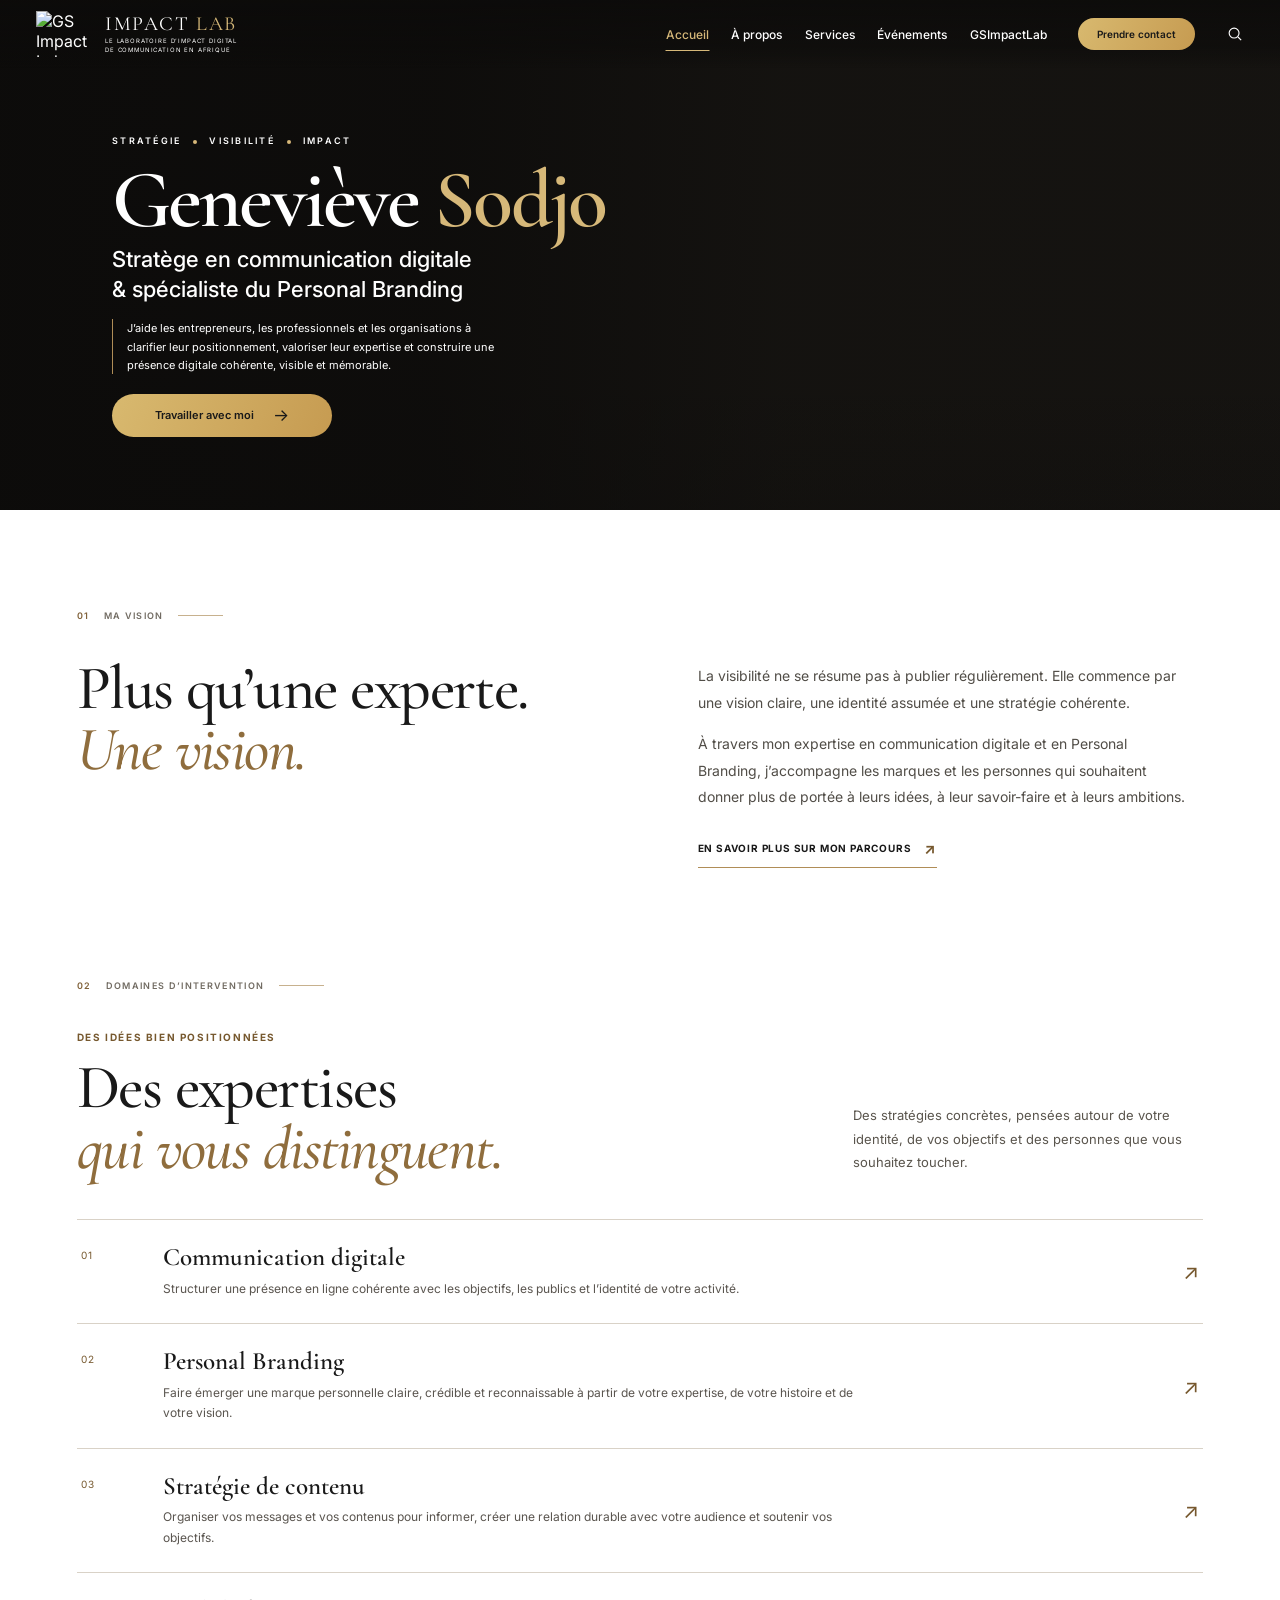
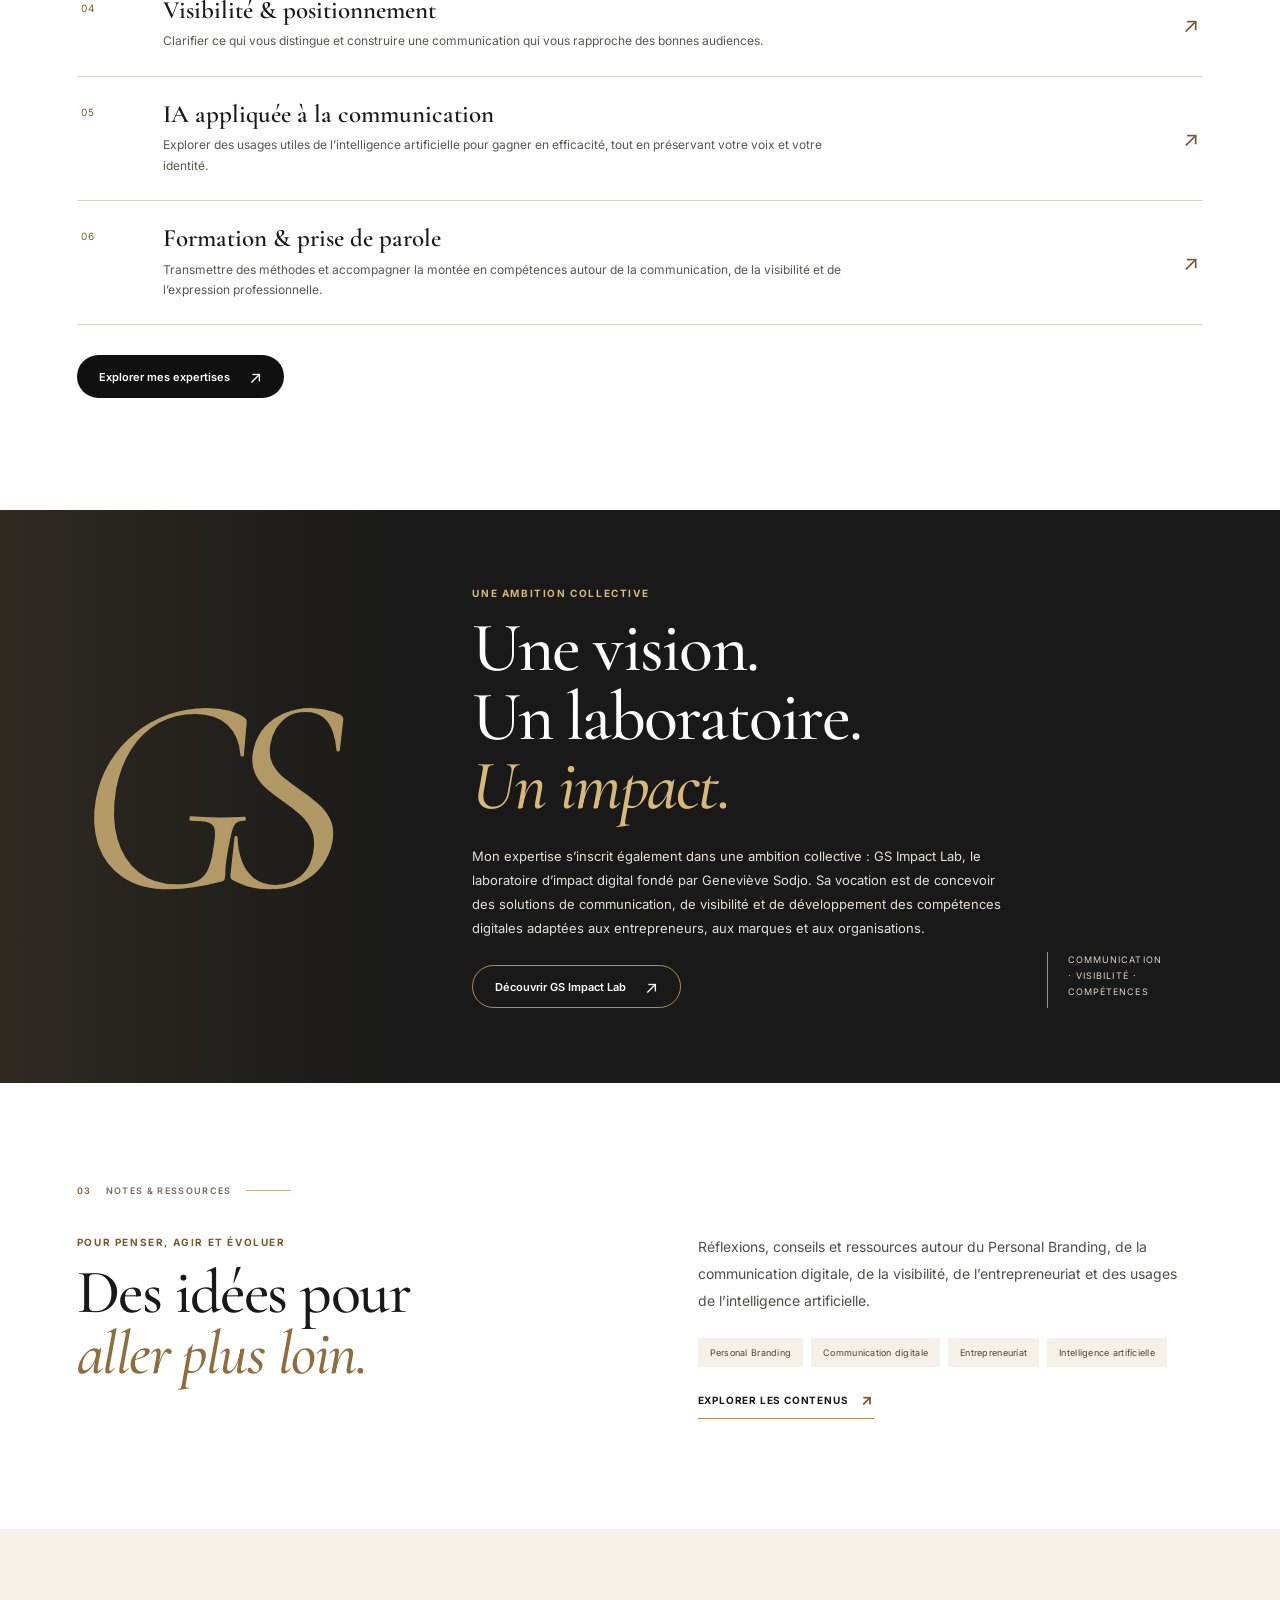
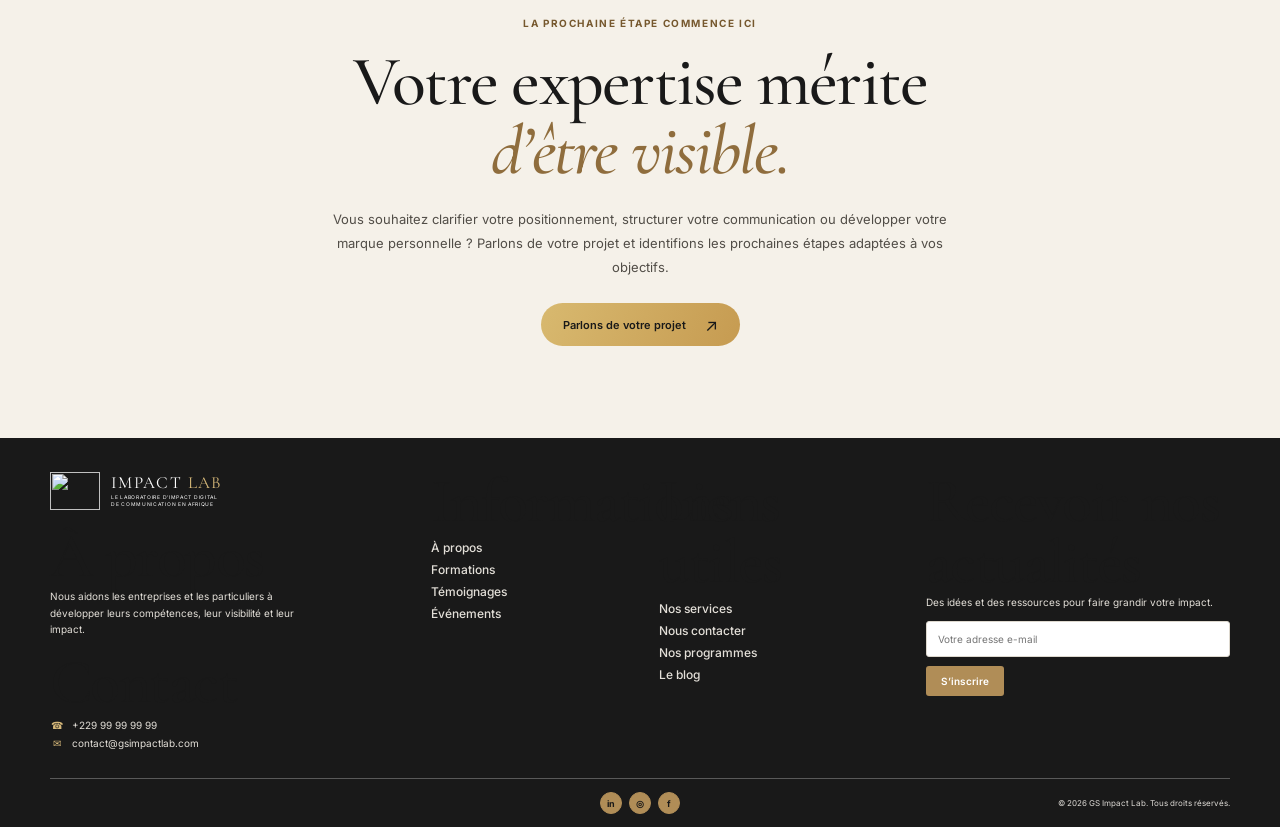
==== index.html @ 16b59d31 "Dépot initial" ====
<!DOCTYPE html>
<html lang="fr">
    <head>
        <meta charset="UTF-8">
        <meta name="viewport" content="width=device-width, initial-scale=1.0">
        <meta name="description"
            content="Geneviève Sodjo, stratège en communication digitale et spécialiste du Personal Branding. Clarifiez votre positionnement et donnez de la portée à votre expertise.">
        <title>Geneviève Sodjo — Stratégie, visibilité, impact</title>
        <link rel="preconnect" href="https://fonts.googleapis.com">
        <link rel="preconnect" href="https://fonts.gstatic.com" crossorigin>
        <link
            href="https://fonts.googleapis.com/css2?family=Cormorant+Garamond:wght@500;600;700&family=Inter:wght@400;500;600;700&display=swap"
            rel="stylesheet">
        <link rel="stylesheet" href="global.css">
        <link rel="stylesheet" href="index.css">
        <script src="source.js" defer></script>
    </head>
    <body class="home-page">
        <div data-template="header"></div>

        <main>
            
            </div>
            <section class="hero" aria-labelledby="home-title">
                <div class="hero-photo" role="img"
                    aria-label="Espace de travail élégant et inspirant"></div>
                <div class="hero-shade"></div>
                <div class="hero-inner">
                    <div class="hero-copy">
                        <p
                            class="eyebrow hero-eyebrow"><span>Stratégie</span><i></i><span>Visibilité</span><i></i><span>Impact</span></p>
                        <h1 id="home-title">Geneviève <span>Sodjo</span></h1>
                        <p class="hero-subtitle">Stratège en communication
                            digitale<br>&amp; spécialiste du Personal
                            Branding</p>
                        <p class="hero-description">J’aide les entrepreneurs,
                            les professionnels et les organisations à clarifier
                            leur positionnement, valoriser leur expertise et
                            construire une présence digitale cohérente, visible
                            et mémorable.</p>
                        <a class="button button-gold" href="#contact">Travailler
                            avec moi <span class="arrow"
                                aria-hidden="true">→</span></a>
                    </div>

                </div>
            </section>

            <section class="home-intro" id="parcours"
                aria-labelledby="intro-title">
                <div class="home-section-label"><span>01</span><span>Ma
                        vision</span></div>
                <div class="home-intro-content">
                    <h2 id="intro-title">Plus qu’une experte.<br><em>Une
                            vision.</em></h2>
                    <div class="home-intro-copy">
                        <p>La visibilité ne se résume pas à publier
                            régulièrement. Elle commence par une vision claire,
                            une identité assumée et une stratégie cohérente.</p>
                        <p>À travers mon expertise en communication digitale et
                            en Personal Branding, j’accompagne les marques et
                            les personnes qui souhaitent donner plus de portée à
                            leurs idées, à leur savoir-faire et à leurs
                            ambitions.</p>
                        <a class="home-underlined-link" href="#contact">En
                            savoir plus sur mon parcours <span
                                aria-hidden="true">↗</span></a>
                    </div>
                </div>
            </section>

            <section class="home-expertise" id="expertises"
                aria-labelledby="expertise-title">
                <div class="home-section-label"><span>02</span><span>Domaines
                        d’intervention</span></div>
                <div class="home-section-heading">
                    <div><p class="home-eyebrow">Des idées bien
                            positionnées</p><h2 id="expertise-title">Des
                            expertises<br><em>qui vous
                                distinguent.</em></h2></div>
                    <p>Des stratégies concrètes, pensées autour de votre
                        identité, de vos objectifs et des personnes que vous
                        souhaitez toucher.</p>
                </div>
                <div class="expertise-list">
                    <article class="expertise-item"><span
                            class="expertise-number">01</span><div><h3>Communication
                                digitale</h3><p>Structurer une présence en ligne
                                cohérente avec les objectifs, les publics et
                                l’identité de votre activité.</p></div><span
                            class="expertise-arrow"
                            aria-hidden="true">↗</span></article>
                    <article class="expertise-item"><span
                            class="expertise-number">02</span><div><h3>Personal
                                Branding</h3><p>Faire émerger une marque
                                personnelle claire, crédible et reconnaissable à
                                partir de votre expertise, de votre histoire et
                                de votre vision.</p></div><span
                            class="expertise-arrow"
                            aria-hidden="true">↗</span></article>
                    <article class="expertise-item"><span
                            class="expertise-number">03</span><div><h3>Stratégie
                                de contenu</h3><p>Organiser vos messages et vos
                                contenus pour informer, créer une relation
                                durable avec votre audience et soutenir vos
                                objectifs.</p></div><span
                            class="expertise-arrow"
                            aria-hidden="true">↗</span></article>
                    <article class="expertise-item"><span
                            class="expertise-number">04</span><div><h3>Visibilité
                                &amp; positionnement</h3><p>Clarifier ce qui
                                vous distingue et construire une communication
                                qui vous rapproche des bonnes
                                audiences.</p></div><span
                            class="expertise-arrow"
                            aria-hidden="true">↗</span></article>
                    <article class="expertise-item"><span
                            class="expertise-number">05</span><div><h3>IA
                                appliquée à la communication</h3><p>Explorer des
                                usages utiles de l’intelligence artificielle
                                pour gagner en efficacité, tout en préservant
                                votre voix et votre identité.</p></div><span
                            class="expertise-arrow"
                            aria-hidden="true">↗</span></article>
                    <article class="expertise-item"><span
                            class="expertise-number">06</span><div><h3>Formation
                                &amp; prise de parole</h3><p>Transmettre des
                                méthodes et accompagner la montée en compétences
                                autour de la communication, de la visibilité et
                                de l’expression professionnelle.</p></div><span
                            class="expertise-arrow"
                            aria-hidden="true">↗</span></article>
                </div>
                <a class="button button-dark home-expertise-cta"
                    href="#contact">Explorer mes expertises <span class="arrow"
                        aria-hidden="true">↗</span></a>
            </section>

            <section class="home-lab" id="lab" aria-labelledby="lab-title">
                <div class="home-lab-mark" aria-hidden="true">GS</div>
                <div class="home-lab-copy">
                    <p class="home-eyebrow">Une ambition collective</p>
                    <h2 id="lab-title">Une vision.<br>Un laboratoire.<br><em>Un
                            impact.</em></h2>
                    <p>Mon expertise s’inscrit également dans une ambition
                        collective : GS Impact Lab, le laboratoire d’impact
                        digital fondé par Geneviève Sodjo. Sa vocation est de
                        concevoir des solutions de communication, de visibilité
                        et de développement des compétences digitales adaptées
                        aux entrepreneurs, aux marques et aux organisations.</p>
                    <a class="button button-outline-light"
                        href="gs.html">Découvrir GS Impact Lab <span
                            class="arrow" aria-hidden="true">↗</span></a>
                </div>
                <div class="home-lab-side-note">Communication<br>· Visibilité ·
                    Compétences</div>
            </section>

            <section class="home-content" id="contenus"
                aria-labelledby="content-title">
                <div class="home-section-label"><span>03</span><span>Notes &amp;
                        ressources</span></div>
                <div class="home-content-layout">
                    <div><p class="home-eyebrow">Pour penser, agir et
                            évoluer</p><h2 id="content-title">Des idées
                            pour<br><em>aller plus loin.</em></h2></div>
                    <div class="home-content-copy">
                        <p>Réflexions, conseils et ressources autour du Personal
                            Branding, de la communication digitale, de la
                            visibilité, de l’entrepreneuriat et des usages de
                            l’intelligence artificielle.</p>
                        <div class="topic-list"
                            aria-label="Thèmes abordés"><span>Personal
                                Branding</span><span>Communication
                                digitale</span><span>Entrepreneuriat</span><span>Intelligence
                                artificielle</span></div>
                        <a class="home-underlined-link"
                            href="mailto:contact@gsimpactlab.com?subject=Contenus%20et%20ressources">Explorer
                            les contenus <span aria-hidden="true">↗</span></a>
                    </div>
                </div>
            </section>

            <!-- La section Réalisations sera ajoutée lorsque des projets réels et autorisés seront disponibles. -->
            <section class="home-final-cta" id="contact"
                aria-labelledby="contact-title">
                <p class="home-eyebrow">La prochaine étape commence ici</p>
                <h2 id="contact-title">Votre expertise mérite<br><em>d’être
                        visible.</em></h2>
                <p>Vous souhaitez clarifier votre positionnement, structurer
                    votre communication ou développer votre marque personnelle ?
                    Parlons de votre projet et identifions les prochaines étapes
                    adaptées à vos objectifs.</p>
                <a class="button button-gold"
                    href="mailto:contact@gsimpactlab.com?subject=Parlons%20de%20mon%20projet">Parlons
                    de votre projet <span class="arrow"
                        aria-hidden="true">↗</span></a>
            </section>
        </main>

        <div data-template="footer"></div>
    </body>
</html>
---- global.css ----
/* Fondations et composants partagés par toutes les pages */
:root {
    color-scheme: light;
    --ink: #191919;
    --ink-soft: #262421;
    --gold: #b08d57;
    --gold-light: #d6b879;
    --paper: #fff;
    --ivory: #f5f1e9;
    --muted: #625f5a;
    --serif: "Cormorant Garamond", Georgia, serif;
    --sans: "Inter", Arial, sans-serif;
    --content: 1180px;
}

* {
    box-sizing: border-box;
}

html {
    scroll-behavior: smooth;
    scroll-padding-top: 76px;
}

body {
    margin: 0;
    color: var(--ink);
    background: var(--paper);
    font-family: var(--sans);
    -webkit-font-smoothing: antialiased;
}

a {
    color: inherit;
    text-decoration: none;
}

button {
    font: inherit;
}

img {
    display: block;
    max-width: 100%;
}

h1,
h2,
h3,
p {
    margin-top: 0;
}

/* Header partagé */
.site-header {
    position: fixed;
    z-index: 1000;
    top: 0;
    left: 0;
    width: 100%;
    color: #fff;
    background: linear-gradient(180deg, rgb(12 11 10 / 84%) 0%, rgb(12 11 10 / 58%) 70%, rgb(12 11 10 / 0%) 100%);
    transition: background .25s ease, box-shadow .25s ease, border-color .25s ease;
}

.site-header.is-scrolled {
    background: rgb(18 17 15 / 94%);
    border-bottom: 1px solid rgb(214 184 121 / 20%);
    box-shadow: 0 5px 22px rgb(0 0 0 / 14%);
    -webkit-backdrop-filter: blur(12px);
    backdrop-filter: blur(12px);
}

.header-inner {
    display: flex;
    width: min(1280px, calc(100% - 72px));
    min-height: 68px;
    align-items: center;
    gap: clamp(18px, 2.4vw, 34px);
    margin: auto;
   

}

.brand {
    display: inline-flex;
    flex: 0 0 auto;
    align-items: center;
    gap: 11px;
}

.brand>img {
    width: 58px;
    height: 46px;
    object-fit: contain;
}

.brand-copy {
    display: flex;
    flex-direction: column;
    gap: 3px;
}

.brand-name {
    font-family: var(--serif);
    font-size: 20px;
    line-height: 1;
    letter-spacing: .08em;
    white-space: nowrap;
}

.brand-name span {
    color: var(--gold-light);
}

.brand-tagline {
    font-size: 6px;
    line-height: 1.45;
    letter-spacing: .14em;
    text-transform: uppercase;
}

.primary-nav {
    display: flex;
    align-items: center;
    justify-content: center;
    gap: clamp(10px, 1.6vw, 22px);
    margin-left: auto;
}

.primary-nav a,
.footer-main nav a {
    position: relative;
    font-size: 12px;
    font-weight: 500;
    transition: color .2s ease;
}

.primary-nav a {
    padding: 8px 0;
    border: 1px solid transparent;
}

.primary-nav a:hover,
.primary-nav a.active {
    color: var(--gold-light);
}

.primary-nav a.active {
    border-color: transparent transparent var(--gold-light);
}

.button {
    display: inline-flex;
    min-height: 43px;
    align-items: center;
    justify-content: center;
    gap: 19px;
    padding: 0 22px;
    border: 0;
    border-radius: 30px;
    font-size: 11px;
    font-weight: 600;
    transition: transform .2s ease, background .2s ease;
}

.button:hover {
    transform: translateY(-2px);
}

.button-gold {
    color: #191919;
    background: linear-gradient(115deg, #d8b96f, #c69b51);
}

.button-gold:hover {
    background: #e2c785;
}

.button-dark {
    color: #fff;
    background: #101010;
}

.button-dark:hover {
    background: #39352e;
}

.header-cta {
    min-height: 32px;
    padding: 0 19px;
    white-space: nowrap;
    font-size: 10px;
}

.search-link {
    width: 18px;
    height: 18px;
    flex: 0 0 auto;
}

.search-link svg {
    width: 100%;
    fill: none;
    stroke: #fff;
    stroke-width: 1.5;
}

.menu-toggle {
    display: none;
}

/* Hero commun */
.hero {
    position: relative;
    display: flex;
    min-height: 510px;
    align-items: center;
    overflow: hidden;
    color: #fff;
    background: #171512;
}

.hero-photo,
.hero-shade {
    position: absolute;
    inset: 0;
}

.hero-photo {
    background: url("images/hero-image.jpg") center 36% / cover no-repeat;
    opacity: .83;
}

.hero-shade {
    background: linear-gradient(90deg, rgb(12 11 10 / 96%) 0%, rgb(12 11 10 / 83%) 34%, rgb(12 11 10 / 26%) 61%, rgb(12 11 10 / 16%) 100%), linear-gradient(0deg, rgb(12 11 10 / 20%), transparent 25%);
}

.hero-inner {
    position: relative;
    z-index: 1;
    display: flex;
    width: min(var(--content), calc(100% - 72px));
    min-height: 510px;
    align-items: center;
    margin: auto;
    padding: 62px 62px 0 62px;
}

.hero-copy {
    width: min(51%, 520px);
}

.eyebrow {
    display: flex;
    align-items: center;
    gap: 12px;
    margin: 0 0 12px;
    font-size: 9px;
    font-weight: 600;
    letter-spacing: .19em;
    line-height: 1.4;
    text-transform: uppercase;
}

.eyebrow::before {
    display: block;
    width: 30px;
    height: 1px;
    flex: 0 0 30px;
    background: var(--gold);
    content: "";
}

.hero-eyebrow {
    margin-bottom: 12px;
    letter-spacing: .25em;
}

.hero-eyebrow::before {
    display: none;
}

.hero-eyebrow i {
    width: 4px;
    height: 4px;
    border-radius: 50%;
    background: var(--gold-light);
}

.hero h1 {
    margin: 0 0 4px;
    font-family: var(--serif);
    font-size: clamp(57px, 7.4vw, 93px);
    font-weight: 600;
    line-height: .99;
    letter-spacing: -.035em;
    text-transform: uppercase;
    white-space: nowrap;
}

.hero h1 span {
    color: #c49b58;
}

.hero-subtitle {
    margin-bottom: 15px;
    font-size: clamp(18px, 2vw, 22px);
    font-weight: 500;
    line-height: 1.35;
}

.hero-description {
    max-width: 385px;
    margin: 0 0 20px;
    padding-left: 14px;
    border-left: 1px solid var(--gold);
    font-size: 11px;
    line-height: 1.65;
}

.hero .button {
    min-width: 220px;
}

.arrow {
    font-size: 17px;
    font-weight: 400;
    line-height: 0;
}

.africa-outline {
    position: absolute;
    top: 26%;
    right: 1%;
    width: clamp(118px, 17vw, 205px);
    fill: none;
    stroke: var(--gold-light);
    stroke-width: 1.1;
    opacity: .88;
}

.hero-note {
    position: absolute;
    right: 31%;
    bottom: 18%;
    margin: 0;
    color: var(--gold-light);
    font-family: var(--serif);
    font-size: clamp(22px, 3vw, 35px);
    font-style: italic;
    font-weight: 600;
    line-height: 1.05;
    transform: rotate(-10deg);
}

.scroll-cue {
    position: absolute;
    bottom: 20px;
    left: 50%;
    width: 18px;
    height: 29px;
    border: 1px solid rgb(255 255 255 / 65%);
    border-radius: 11px;
}

.scroll-cue span {
    display: block;
    width: 2px;
    height: 6px;
    margin: 5px auto;
    background: var(--gold-light);
    animation: scroll 1.5s infinite;
}

@keyframes scroll {
    0% {
        opacity: 0;
        transform: translateY(0);
    }

    40% {
        opacity: 1;
    }

    100% {
        opacity: 0;
        transform: translateY(8px);
    }
}

/* Footer partagé */
.site-footer {
    padding: 34px 0 0;
    color: #fff;
    background: var(--ink);
}

.footer-main,
.footer-bottom {
    width: min(var(--content), calc(100% - 72px));
    margin: auto;
}

.footer-main {
    display: grid;
    grid-template-columns: minmax(190px, 1.3fr) minmax(105px, .7fr) minmax(125px, .85fr) minmax(210px, 1.2fr);
    gap: clamp(22px, 4vw, 58px);
    padding-bottom: 29px;
}

.footer-about {
    max-width: 270px;
}

.footer-brand {
    margin-bottom: 17px;
}

.footer-brand>img {
    width: 50px;
    height: 38px;
}

.footer-brand .brand-name {
    font-size: 17px;
}

.footer-brand .brand-tagline {
    font-size: 5px;
}

.footer-about h2,
.footer-column h2,
.footer-newsletter h2 {
    margin: 0 0 8px;
    color: var(--gold-light);
    font-family: var(--sans);
    font-size: 12px;
    font-weight: 600;
}

.footer-about p,
.footer-newsletter p {
    margin: 0 0 12px;
    color: #e3dfd8;
    font-size: 10px;
    line-height: 1.65;
}

.footer-about .footer-contact-title {
    margin-top: 15px;
}

.footer-contact-link {
    display: flex;
    align-items: center;
    gap: 8px;
    margin-top: 6px;
    color: #e3dfd8;
    font-size: 10px;
}

.footer-contact-link span {
    width: 14px;
    color: var(--gold-light);
    text-align: center;
}

.footer-column {
    display: flex;
    flex-direction: column;
    align-items: flex-start;
    gap: 7px;
}

.footer-column h2 {
    margin-bottom: 2px;
}

.footer-column a {
    color: #e3dfd8;
    font-size: 10px;
    transition: color .2s ease;
}

.footer-column a:hover,
.footer-contact-link:hover {
    color: var(--gold-light);
}

.footer-newsletter p {
    margin-bottom: 11px;
}

.newsletter-form {
    display: grid;
    gap: 9px;
}

.newsletter-form input {
    width: 100%;
    min-height: 36px;
    padding: 0 11px;
    color: var(--ink);
    background: var(--paper);
    border: 1px solid #ddd8ce;
    border-radius: 3px;
    font: 10px var(--sans);
}

.newsletter-form input:focus-visible {
    outline: 2px solid var(--gold-light);
    outline-offset: 2px;
}

.newsletter-form button {
    justify-self: start;
    min-height: 30px;
    padding: 0 15px;
    color: #fff;
    background: var(--gold);
    border: 0;
    border-radius: 3px;
    font: 600 10px var(--sans);
    cursor: pointer;
    transition: background .2s ease;
}

.newsletter-form button:hover {
    background: #987542;
}

.visually-hidden {
    position: absolute;
    width: 1px;
    height: 1px;
    overflow: hidden;
    clip: rect(0, 0, 0, 0);
    white-space: nowrap;
    clip-path: inset(50%);
}

.footer-bottom {
    position: relative;
    display: flex;
    min-height: 49px;
    align-items: center;
    justify-content: flex-end;
    border-top: 1px solid rgb(255 255 255 / 28%);
    color: #dedbd6;
    font-size: 8px;
}

.social-links {
    position: absolute;
    left: 50%;
    display: flex;
    gap: 7px;
    transform: translateX(-50%);
}

.social-links a {
    display: grid;
    width: 22px;
    height: 22px;
    place-items: center;
    color: var(--ink);
    background: var(--gold);
    border: 1px solid var(--gold);
    border-radius: 50%;
    font-size: 9px;
    font-weight: 700;
    transition: color .2s ease, background .2s ease;
}

.social-links a:hover {
    color: var(--gold-light);
    background: transparent;
}

.footer-copyright {
    color: #dedbd6;
    font-size: 8px;
}

@media (min-width: 1500px) {

    .hero,
    .hero-inner {
        min-height: 600px;
    }
}

@media (max-width: 980px) {

    .header-inner,
    .hero-inner,
    .footer-main,
    .footer-bottom {
        width: min(100% - 44px, var(--content));
    }

    .header-inner {
        gap: 17px;
    }

    .primary-nav {
        gap: 13px;
    }

    .primary-nav a {
        font-size: 9px;
    }

    .brand-name {
        font-size: 17px;
    }

    .footer-main {
        grid-template-columns: repeat(2, minmax(0, 1fr));
        gap: 28px 34px;
    }

    .footer-about {
        grid-row: span 2;
    }
}

@media (max-width: 720px) {
    .header-inner {
        position: relative;
        width: calc(100% - 36px);
        min-height: 64px;
        gap: 12px;
    }

    .brand {
        gap: 8px;
    }

    .brand>img {
        width: 44px;
        height: 37px;
    }

    .brand-name {
        font-size: 16px;
    }

    .brand-tagline {
        font-size: 5px;
    }

    .menu-toggle {
        display: flex;
        width: 34px;
        height: 34px;
        flex-direction: column;
        justify-content: center;
        gap: 5px;
        margin-left: auto;
        padding: 7px;
        color: #fff;
        background: transparent;
        border: 1px solid rgb(255 255 255 / 45%);
        border-radius: 50%;
        cursor: pointer;
    }

    .menu-toggle span {
        width: 100%;
        height: 1px;
        background: currentColor;
    }

    .primary-nav {
        position: absolute;
        top: calc(100% + 1px);
        right: -18px;
        left: -18px;
        display: none;
        align-items: stretch;
        gap: 0;
        padding: 8px 18px 15px;
        background: #171512;
    }

    .primary-nav.is-open {
        display: flex;
        flex-direction: column;
    }

    .primary-nav a {
        padding: 12px 10px;
        border-bottom: 1px solid rgb(255 255 255 / 10%);
        font-size: 12px;
    }

    .primary-nav a.active {
        border: 1px solid var(--gold-light);
    }

    .header-cta {
        min-height: 32px;
        padding: 0 11px;
        font-size: 8px;
    }

    .search-link {
        display: none;
    }

    .hero {
        min-height: 620px;
        align-items: flex-end;
    }

    .hero-photo {
        background-position: 62% center;
    }

    .hero-shade {
        background: linear-gradient(90deg, rgb(12 11 10 / 87%) 0%, rgb(12 11 10 / 53%) 74%, rgb(12 11 10 / 28%) 100%), linear-gradient(0deg, rgb(12 11 10 / 80%), transparent 85%);
    }

    .hero-inner {
        width: calc(100% - 40px);
        min-height: 620px;
        align-items: flex-end;
        padding: 105px 0 65px;
    }

    .hero-copy {
        width: 100%;
        max-width: 510px;
    }

    .hero h1 {
        font-size: clamp(49px, 11vw, 75px);
    }

    .hero-subtitle {
        font-size: 19px;
    }

    .hero-description {
        font-size: 11px;
    }

    .hero-note {
        top: 28%;
        right: 8%;
        bottom: auto;
        font-size: 25px;
    }

    .africa-outline {
        top: 16%;
        right: 4%;
        width: 103px;
        opacity: .6;
    }

    .scroll-cue {
        display: none;
    }

    .footer-main,
    .footer-bottom {
        width: calc(100% - 40px);
    }

    .footer-main {
        grid-template-columns: repeat(2, minmax(0, 1fr));
        gap: 25px 20px;
        padding-bottom: 24px;
    }

    .footer-about {
        grid-row: auto;
    }

    .footer-brand {
        align-items: flex-start;
        gap: 8px;
    }

    .footer-brand>img {
        width: 40px;
        height: 31px;
    }

    .footer-brand .brand-name {
        font-size: 14px;
    }

    .footer-brand .brand-tagline {
        font-size: 4px;
    }

    .footer-about p,
    .footer-contact-link,
    .footer-column a,
    .footer-newsletter p {
        font-size: 9px;
    }

    .footer-newsletter {
        grid-column: 1 / -1;
    }

    .newsletter-form {
        grid-template-columns: minmax(0, 1fr) auto;
        align-items: center;
    }

    .newsletter-form button {
        min-height: 36px;
    }

    .footer-bottom {
        min-height: 62px;
        justify-content: center;
        padding-top: 25px;
    }

    .footer-copyright {
        font-size: 7px;
    }

    .social-links {
        top: 9px;
    }
}

@media (max-width: 420px) {
    .header-inner {
        gap: 8px;
    }

    .brand>img {
        width: 38px;
        height: 33px;
    }

    .brand-name {
        font-size: 14px;
    }

    .header-cta {
        padding: 0 9px;
        font-size: 7px;
    }

    .hero {
        min-height: 590px;
    }

    .hero-inner {
        min-height: 590px;
    }

    .hero-eyebrow {
        gap: 8px;
        font-size: 8px;
    }

    .hero h1 {
        font-size: 48px;
    }

    .hero-note {
        top: 26%;
        right: 5%;
        font-size: 21px;
    }

    .footer-main,
    .footer-bottom {
        width: calc(100% - 34px);
    }

    .footer-bottom {
        font-size: 7px;
    }
}

@media (prefers-reduced-motion: reduce) {

    *,
    *::before,
    *::after {
        scroll-behavior: auto !important;
        animation-duration: .01ms !important;
        animation-iteration-count: 1 !important;
        transition-duration: .01ms !important;
    }
}

@media (min-width: 501px) and (max-width: 720px) {
    .header-inner {
        width: calc(100% - 28px);
        min-height: 58px;
        gap: 8px;
    }

    .brand {
        gap: 6px;
    }

    .brand>img {
        width: 38px;
        height: 32px;
    }

    .brand-name {
        font-size: 13px;
    }

    .brand-tagline {
        font-size: 4px;
        letter-spacing: .1em;
    }

    .menu-toggle {
        display: none;
    }

    .primary-nav {
        position: static;
        display: flex;
        align-items: center;
        gap: clamp(4px, 1vw, 8px);
        margin-left: auto;
        padding: 0;
        background: transparent;
    }

    .primary-nav a {
        padding: 6px 1px;
        border: 1px solid transparent;
        font-size: 8px;
        white-space: nowrap;
    }

    .primary-nav a.active {
        border-color: transparent transparent var(--gold-light);
    }

    .header-cta {
        min-height: 27px;
        margin-left: 2px;
        padding: 0 10px;
        font-size: 7px;
    }

    .search-link {
        display: block;
        width: 14px;
        height: 14px;
        margin-left: 2px;
    }
}

@media (min-width: 501px) and (max-width: 560px) {
    .header-inner {
        width: calc(100% - 20px);
        gap: 5px;
    }

    .brand>img {
        width: 31px;
        height: 28px;
    }

    .brand-name {
        font-size: 11px;
    }

    .brand-tagline {
        font-size: 3px;
        letter-spacing: .06em;
    }

    .primary-nav {
        gap: 4px;
    }

    .primary-nav a {
        font-size: 7px;
    }

    .header-cta {
        min-height: 24px;
        padding: 0 7px;
        font-size: 6px;
    }

    .search-link {
        width: 12px;
        height: 12px;
    }
}
---- index.css ----
/* Styles propres à la page Geneviève Sodjo */
.home-page {
    --home-width: 1160px;
    --home-gutter: clamp(24px, 6vw, 88px);
}

.home-page .hero h1 {
    font-size: clamp(49px, 7vw, 82px);
    text-transform: none;
}

.home-page .hero h1 span {
    color: var(--gold-light);
}

.home-page .hero-note {
    right: 28%;
}

.home-intro,
.home-expertise,
.home-content {
    width: min(var(--home-width), calc(100% - var(--home-gutter) * 2));
    margin: auto;
}

.home-intro {
    padding: 100px 0 112px;
    
}

.home-section-label {
    display: flex;
    align-items: center;
    gap: 14px;
    margin-bottom: 38px;
    color: #716b62;
    font-size: 9px;
    font-weight: 600;
    letter-spacing: .15em;
    text-transform: uppercase;
}

.home-section-label span:first-child {
    color: #80623a;
}

.home-section-label::after {
    width: 45px;
    height: 1px;
    background: #c7b18e;
    content: "";
}

.home-intro-content,
.home-content-layout {
    display: grid;
    grid-template-columns: 1fr 1fr;
    gap: clamp(50px, 9vw, 130px);
    align-items: start;
}

.home-page h2 {
    margin: 0;
    color: var(--ink);
    font-family: var(--serif);
    font-size: clamp(42px, 5vw, 62px);
    font-weight: 500;
    line-height: .98;
    letter-spacing: -.025em;
}

.home-page h2 em {
    color: #8f6d3d;
    font-weight: 500;
}

.home-intro-copy {
    max-width: 490px;
    padding-top: 4px;
}

.home-intro-copy p,
.home-content-copy>p {
    margin: 0 0 15px;
    color: #514d47;
    font-size: 14px;
    line-height: 1.9;
}

.home-underlined-link {
    display: inline-flex;
    align-items: center;
    gap: 13px;
    margin-top: 13px;
    padding-bottom: 9px;
    border-bottom: 1px solid var(--gold);
    color: var(--ink);
    font-size: 10px;
    font-weight: 700;
    letter-spacing: .08em;
    text-transform: uppercase;
}

.home-underlined-link span {
    color: #76582e;
    font-size: 15px;
}

.home-expertise {
    padding: 0 0 112px;
}

.home-section-heading {
    display: flex;
    align-items: end;
    justify-content: space-between;
    gap: 40px;
    margin-bottom: 40px;
}

.home-eyebrow {
    margin: 0 0 13px;
    color: #76582e;
    font-size: 10px;
    font-weight: 700;
    letter-spacing: .16em;
    line-height: 1.6;
    text-transform: uppercase;
}

.home-section-heading>p {
    max-width: 350px;
    margin: 0 0 5px;
    color: #5a554d;
    font-size: 13px;
    line-height: 1.8;
}

.expertise-list {
    border-top: 1px solid #d9d2c7;
}

.expertise-item {
    display: grid;
    grid-template-columns: 62px minmax(0, 1fr) 36px;
    align-items: center;
    gap: 20px;
    padding: 24px 4px;
    border-bottom: 1px solid #d9d2c7;
    transition: padding .2s ease, background .2s ease;
}

.expertise-item:hover {
    padding-right: 13px;
    padding-left: 13px;
    background: #fbf9f5;
}

.expertise-number {
    align-self: start;
    padding-top: 5px;
    color: #76582e;
    font-size: 10px;
    letter-spacing: .1em;
}

.expertise-item h3 {
    margin: 0 0 7px;
    color: var(--ink);
    font-family: var(--serif);
    font-size: 25px;
    font-weight: 600;
    line-height: 1.1;
}

.expertise-item p {
    max-width: 700px;
    margin: 0;
    color: #5a554f;
    font-size: 12px;
    line-height: 1.7;
}

.expertise-arrow {
    color: #76582e;
    font-size: 21px;
    text-align: right;
}

.home-expertise-cta {
    margin-top: 30px;
}

.home-lab {
    position: relative;
    display: grid;
    min-height: 480px;
    grid-template-columns: .8fr 1.2fr .35fr;
    align-items: center;
    gap: 38px;
    overflow: hidden;
    padding: 75px max(var(--home-gutter), calc((100% - var(--home-width)) / 2));
    color: #fff;
    background: var(--ink);
}

.home-lab::before {
    position: absolute;
    top: 0;
    bottom: 0;
    left: 0;
    width: 32%;
    background: linear-gradient(90deg, rgb(176 141 87 / 14%), transparent);
    content: "";
}

.home-lab-mark {
    position: relative;
    color: rgb(214 184 121 / 80%);
    font-family: var(--serif);
    font-size: clamp(150px, 22vw, 280px);
    font-style: italic;
    line-height: .8;
    letter-spacing: -.13em;
}

.home-lab-copy {
    position: relative;
    max-width: 580px;
}

.home-lab .home-eyebrow {
    color: var(--gold-light);
}

.home-lab h2 {
    margin-bottom: 24px;
    color: #fff;
    font-size: clamp(48px, 6vw, 70px);
}

.home-lab h2 em {
    color: var(--gold-light);
}

.home-lab-copy>p:not(.home-eyebrow) {
    margin: 0 0 25px;
    color: #e5e0d7;
    font-size: 13px;
    line-height: 1.85;
}

.button-outline-light {
    color: #fff;
    background: transparent;
    border: 1px solid var(--gold);
}

.button-outline-light:hover {
    color: var(--ink);
    background: var(--gold-light);
}

.home-lab-side-note {
    position: relative;
    align-self: end;
    padding: 0 0 8px 20px;
    color: #ddd5c8;
    border-left: 1px solid var(--gold);
    font-size: 9px;
    letter-spacing: .12em;
    line-height: 1.8;
    text-transform: uppercase;
}

.home-content {
    padding: 102px 0 110px;
}

.home-content-copy {
    max-width: 495px;
}

.topic-list {
    display: flex;
    flex-wrap: wrap;
    gap: 8px;
    margin: 24px 0 10px;
}

.topic-list span {
    padding: 9px 12px;
    color: #49443d;
    background: var(--ivory);
    font-size: 9px;
    letter-spacing: .03em;
}

.home-final-cta {
    padding: 86px 24px 92px;
    text-align: center;
    background: var(--ivory);
}

.home-final-cta .home-eyebrow {
    margin-bottom: 17px;
}

.home-final-cta h2 {
    font-size: clamp(46px, 6vw, 70px);
}

.home-final-cta>p:not(.home-eyebrow) {
    max-width: 650px;
    margin: 22px auto 24px;
    color: #514d47;
    font-size: 13px;
    line-height: 1.85;
}

@media (max-width: 980px) {
    .home-page .hero-inner {
        width: calc(100% - 44px);
    }

    .home-page .hero-note {
        right: 23%;
    }
}

@media (max-width: 720px) {
    .home-page .hero {
        min-height: 620px;
    }

    .home-page .hero-inner {
        width: calc(100% - 40px);
        min-height: 620px;
    }

    .home-page .hero-copy {
        max-width: 540px;
    }

    .home-page .hero h1 {
        font-size: clamp(49px, 11vw, 72px);
        white-space: normal;
    }

    .home-page .hero-note {
        top: 20%;
        right: 7%;
        bottom: auto;
        max-width: 150px;
        font-size: 23px;
    }

    .home-page .africa-outline {
        top: 13%;
        right: 5%;
        width: 95px;
    }

    .home-intro,
    .home-expertise,
    .home-content {
        width: calc(100% - 40px);
    }

    .home-intro {
        padding: 72px 0 78px;
    }

    .home-section-label {
        margin-bottom: 29px;
    }

    .home-intro-content,
    .home-content-layout {
        grid-template-columns: 1fr;
        gap: 24px;
    }

    .home-page h2 {
        font-size: clamp(42px, 12vw, 56px);
    }

    .home-intro-copy p,
    .home-content-copy>p {
        font-size: 13px;
    }

    .home-expertise {
        padding-bottom: 78px;
    }

    .home-section-heading {
        align-items: flex-start;
        flex-direction: column;
        gap: 19px;
        margin-bottom: 30px;
    }

    .home-section-heading>p {
        font-size: 12px;
    }

    .expertise-item {
        grid-template-columns: 35px minmax(0, 1fr) 20px;
        gap: 11px;
        padding: 20px 0;
    }

    .expertise-item:hover {
        padding-right: 5px;
        padding-left: 5px;
    }

    .expertise-item h3 {
        font-size: 21px;
    }

    .expertise-item p {
        font-size: 11px;
    }

    .expertise-arrow {
        font-size: 17px;
    }

    .home-lab {
        min-height: 0;
        grid-template-columns: 1fr;
        gap: 19px;
        padding: 60px 24px 58px;
    }

    .home-lab-mark {
        position: absolute;
        top: 38px;
        right: 25px;
        font-size: 108px;
        opacity: .35;
    }

    .home-lab-copy {
        z-index: 1;
    }

    .home-lab h2 {
        font-size: clamp(48px, 13vw, 61px);
    }

    .home-lab-copy>p:not(.home-eyebrow) {
        font-size: 12px;
    }

    .home-lab-side-note {
        justify-self: start;
        align-self: auto;
        margin-top: 5px;
    }

    .home-content {
        padding: 72px 0 78px;
    }

    .topic-list {
        gap: 6px;
    }

    .topic-list span {
        font-size: 8px;
    }

    .home-final-cta {
        padding: 68px 22px 72px;
    }

    .home-final-cta h2 {
        font-size: clamp(43px, 12vw, 58px);
    }

    .home-final-cta>p:not(.home-eyebrow) {
        font-size: 12px;
    }
}

@media (max-width: 420px) {
    .home-page .hero-inner {
        width: calc(100% - 34px);
    }

    .home-page .hero h1 {
        font-size: 47px;
    }

    .home-intro,
    .home-expertise,
    .home-content {
        width: calc(100% - 34px);
    }
}
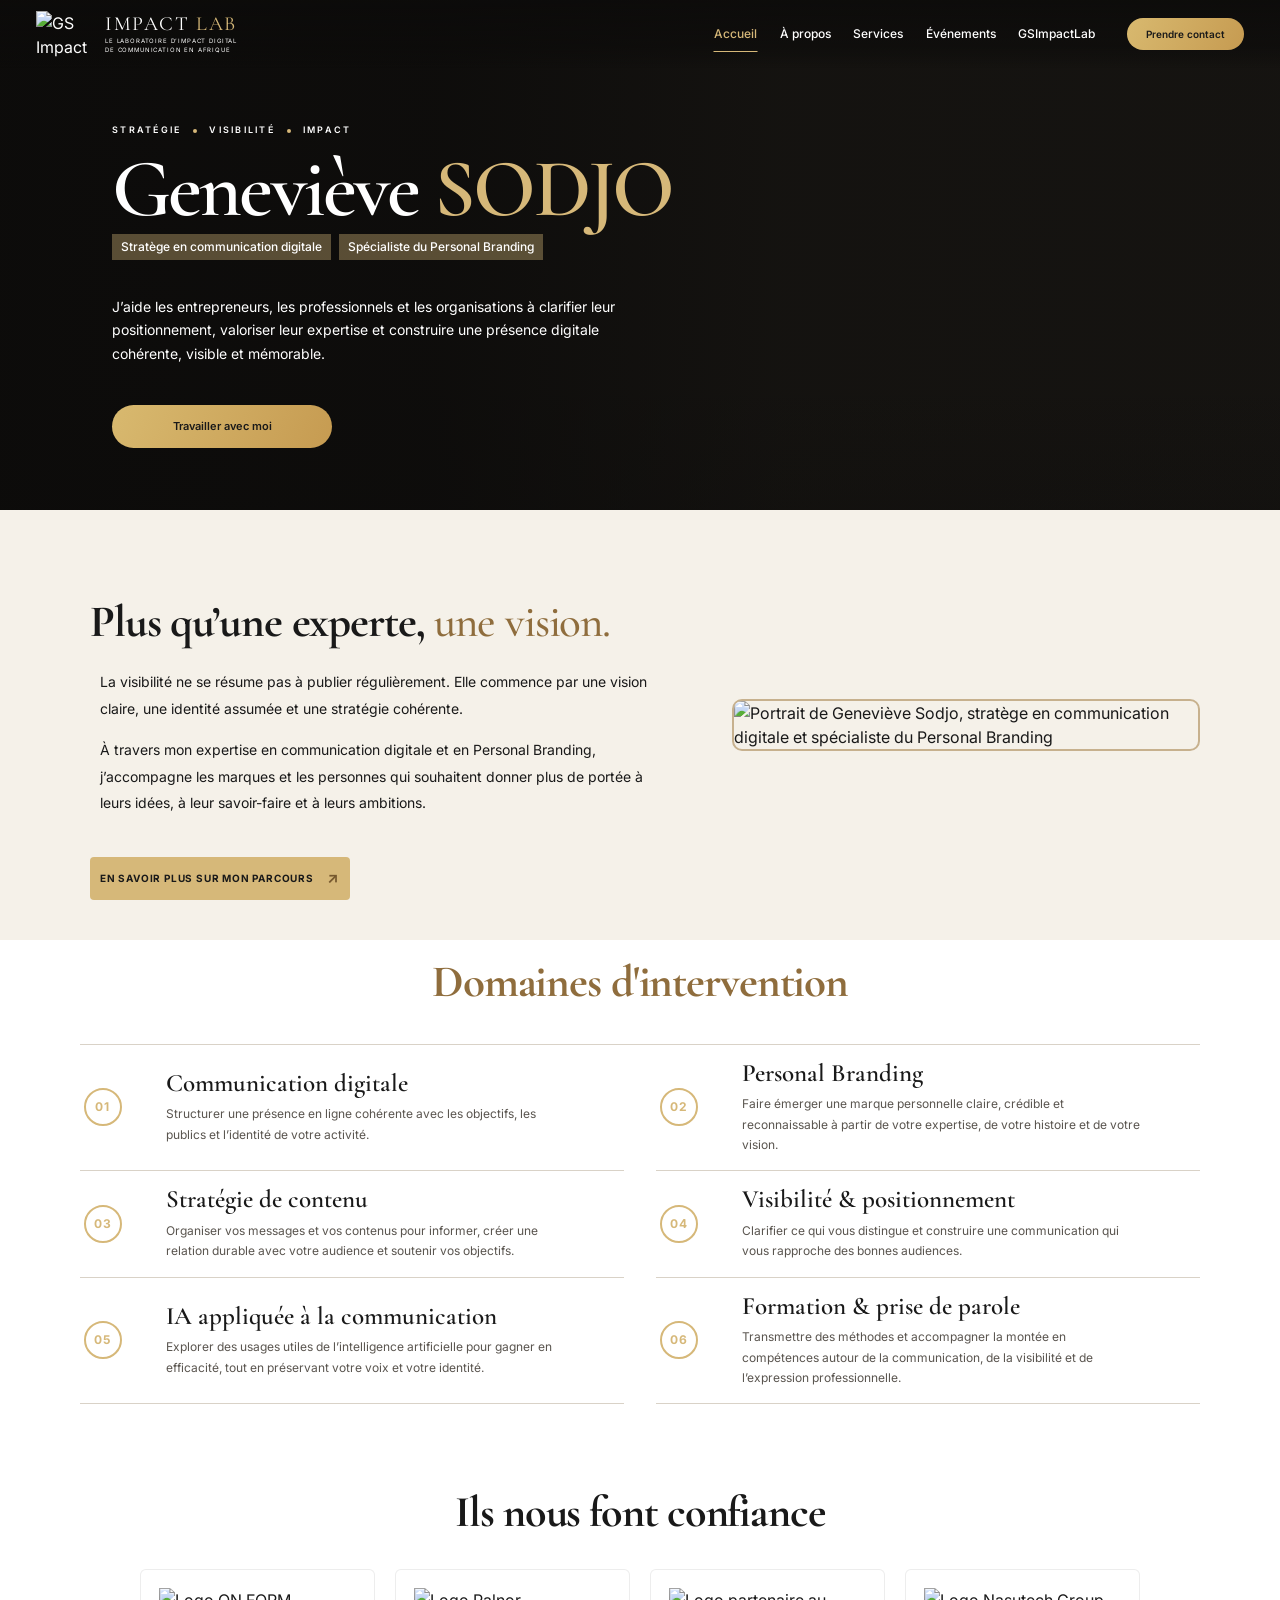
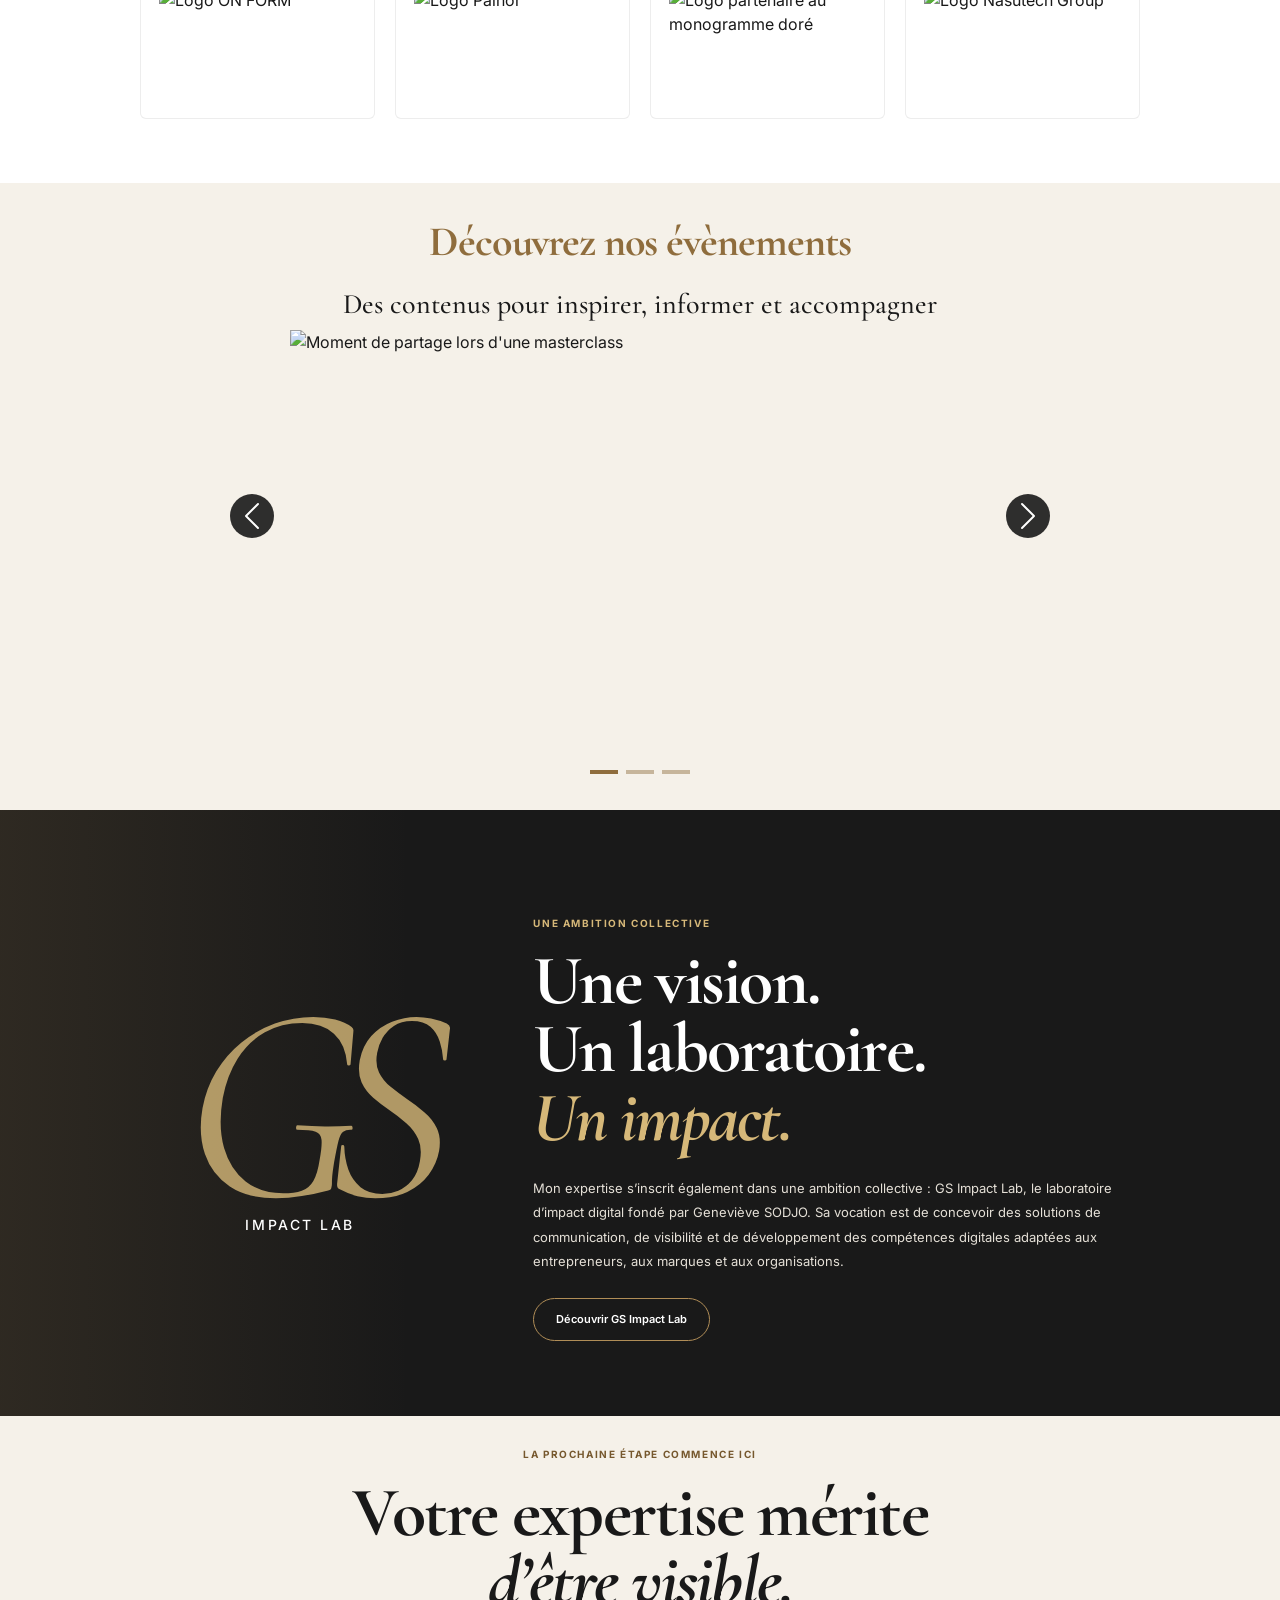
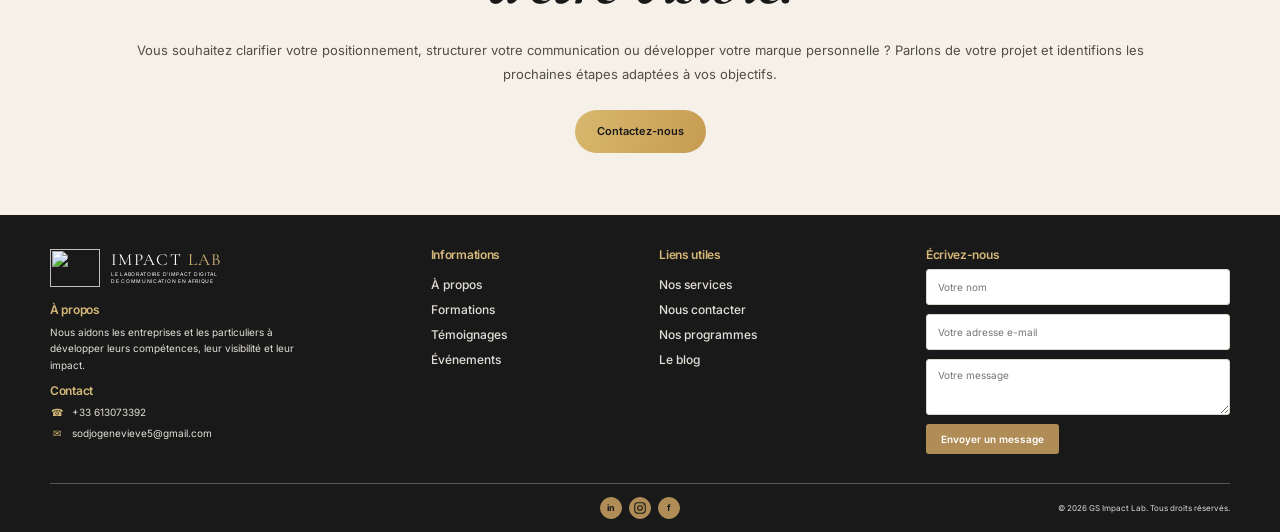
==== commit 24e33eb5: "Add files via upload" ====
--- a/index.html
+++ b/index.html
@@ -1,59 +1,82 @@
 <!DOCTYPE html>
 <html lang="fr">
-    <head>
-        <meta charset="UTF-8">
-        <meta name="viewport" content="width=device-width, initial-scale=1.0">
-        <meta name="description"
-            content="Geneviève Sodjo, stratège en communication digitale et spécialiste du Personal Branding. Clarifiez votre positionnement et donnez de la portée à votre expertise.">
-        <title>Geneviève Sodjo — Stratégie, visibilité, impact</title>
-        <link rel="preconnect" href="https://fonts.googleapis.com">
-        <link rel="preconnect" href="https://fonts.gstatic.com" crossorigin>
-        <link
-            href="https://fonts.googleapis.com/css2?family=Cormorant+Garamond:wght@500;600;700&family=Inter:wght@400;500;600;700&display=swap"
-            rel="stylesheet">
-        <link rel="stylesheet" href="global.css">
-        <link rel="stylesheet" href="index.css">
-        <script src="source.js" defer></script>
-    </head>
-    <body class="home-page">
-        <div data-template="header"></div>
-
-        <main>
-            
-            </div>
-            <section class="hero" aria-labelledby="home-title">
-                <div class="hero-photo" role="img"
-                    aria-label="Espace de travail élégant et inspirant"></div>
-                <div class="hero-shade"></div>
-                <div class="hero-inner">
-                    <div class="hero-copy">
-                        <p
-                            class="eyebrow hero-eyebrow"><span>Stratégie</span><i></i><span>Visibilité</span><i></i><span>Impact</span></p>
-                        <h1 id="home-title">Geneviève <span>Sodjo</span></h1>
-                        <p class="hero-subtitle">Stratège en communication
-                            digitale<br>&amp; spécialiste du Personal
-                            Branding</p>
-                        <p class="hero-description">J’aide les entrepreneurs,
-                            les professionnels et les organisations à clarifier
-                            leur positionnement, valoriser leur expertise et
-                            construire une présence digitale cohérente, visible
-                            et mémorable.</p>
-                        <a class="button button-gold" href="#contact">Travailler
-                            avec moi <span class="arrow"
-                                aria-hidden="true">→</span></a>
-                    </div>
-
-                </div>
-            </section>
-
-            <section class="home-intro" id="parcours"
-                aria-labelledby="intro-title">
-                <div class="home-section-label"><span>01</span><span>Ma
-                        vision</span></div>
-                <div class="home-intro-content">
-                    <h2 id="intro-title">Plus qu’une experte.<br><em>Une
-                            vision.</em></h2>
-                    <div class="home-intro-copy">
+
+<head>
+    <meta charset="UTF-8">
+    <meta name="viewport" content="width=device-width, initial-scale=1.0">
+    <meta name="description"
+        content="Geneviève Sodjo, stratège en communication digitale et spécialiste du Personal Branding. Clarifiez votre positionnement et donnez de la portée à votre expertise.">
+    <title>Geneviève Sodjo — Stratégie, visibilité, impact</title>
+    <meta property="og:type" content="website">
+    <meta property="og:locale" content="fr_FR">
+    <meta property="og:title" content="Geneviève Sodjo — Stratégie, visibilité, impact">
+    <meta property="og:description" content="Geneviève Sodjo, stratège en communication digitale et spécialiste du Personal Branding. Clarifiez votre positionnement et donnez de la portée à votre expertise.">
+    <meta name="twitter:card" content="summary">
+    <link rel="icon" type="image/png" sizes="64x64" href="images/favicon.png">
+    <link rel="preconnect" href="https://fonts.googleapis.com">
+    <link rel="preconnect" href="https://fonts.gstatic.com" crossorigin>
+    <link
+        href="https://fonts.googleapis.com/css2?family=Cormorant+Garamond:wght@500;600;700&family=Inter:wght@400;500;600;700&display=swap"
+        rel="stylesheet">
+    <link href="https://cdn.jsdelivr.net/npm/bootstrap@5.3.8/dist/css/bootstrap.min.css" rel="stylesheet">
+    <link rel="stylesheet" href="global.css">
+    <link rel="stylesheet" href="index.css">
+    <script src="source.js" defer></script>
+</head>
+
+<body class="home-page">
+    <header class="site-header" id="accueil">
+        <div class="header-inner">
+            <a class="brand" href="index.html" aria-label="GS Impact Lab, accueil">
+                <img src="images/logo.png" width="90" height="70" alt="GS Impact Lab">
+                <span class="brand-copy"><span class="brand-name">IMPACT <span>LAB</span></span><span class="brand-tagline">Le laboratoire d’impact digital<br>de communication en Afrique</span></span>
+            </a>
+            <button class="menu-toggle" type="button" aria-label="Ouvrir le menu" aria-expanded="false" aria-controls="primary-nav"><span></span><span></span></button>
+            <nav class="primary-nav" id="primary-nav" aria-label="Navigation principale">
+                <a href="index.html">Accueil</a>
+                <a href="gs.html#apropos">À propos</a>
+                <a href="index.html#expertises">Services</a>
+                <a href="index.html#evenements">Événements</a>
+                <a href="gs.html">GSImpactLab</a>
+            </nav>
+            <a class="button button-gold header-cta" href="#footer">Prendre contact</a>
+        </div>
+    </header>
+
+    <main>
+        <section class="hero" aria-labelledby="home-title">
+            <div class="hero-photo" role="img" aria-label="Espace de travail élégant et inspirant"></div>
+            <div class="hero-shade"></div>
+            <div class="hero-inner">
+                <div class="hero-copy">
+                    <p class="eyebrow hero-eyebrow">
+                        <span>Stratégie</span><i></i><span>Visibilité</span><i></i><span>Impact</span>
+                    </p>
+                    <h1 id="home-title">Geneviève <span>SODJO</span></h1>
+                    <div class="hero-subtitle-group">
+                        <p class="hero-subtitle">Stratège en communication digitale</p>
+                        <p class="hero-subtitle">Spécialiste du Personal Branding</p>
+                    </div>
+                    <p class="hero-description">J’aide les entrepreneurs,
+                        les professionnels et les organisations à clarifier
+                        leur positionnement, valoriser leur expertise et
+                        construire une présence digitale cohérente, visible
+                        et mémorable.</p>
+                    <a class="button button-gold" href="#contact">Travailler
+                        avec moi </a>
+                </div>
+
+            </div>
+        </section>
+
+        <section class="home-intro" id="propos" aria-labelledby="intro-title">
+
+            <div class="home-intro-content">
+
+                <div class="home-intro-copy">
+                    <h2 id="intro-title">Plus qu’une experte,<span> une
+                            vision.</span></h2>
+                    <div class="intro-text">
                         <p>La visibilité ne se résume pas à publier
                             régulièrement. Elle commence par une vision claire,
                             une identité assumée et une stratégie cohérente.</p>
@@ -62,142 +85,249 @@
                             les personnes qui souhaitent donner plus de portée à
                             leurs idées, à leur savoir-faire et à leurs
                             ambitions.</p>
-                        <a class="home-underlined-link" href="#contact">En
-                            savoir plus sur mon parcours <span
-                                aria-hidden="true">↗</span></a>
-                    </div>
-                </div>
+                    </div>
+
+                    <a class="home-underlined-link" href="#contact">En
+                        savoir plus sur mon parcours <span aria-hidden="true">↗</span></a>
+
+                </div>
+                <div class="home-intro-photo" role="img"
+                    aria-label="Portrait de Geneviève Sodjo, stratège en communication digitale et spécialiste du Personal Branding">
+                    <img src="images/photo2.png.jpg" class="home-intro-image"
+                        alt="Portrait de Geneviève Sodjo, stratège en communication digitale et spécialiste du Personal Branding">
+                </div>
+            </div>
+
+        </section>
+
+        <section class="home-expertise" id="expertises" aria-labelledby="expertise-title">
+
+            <div class="home-section-heading">
+                <div>
+
+                    <h2 id="expertise-title">Domaines d'intervention</h2>
+                </div>
+            </div>
+            <div class="expertise-list">
+                <article class="expertise-item"><span class="expertise-number">01</span>
+                    <div>
+                        <h3>Communication
+                            digitale</h3>
+                        <p>Structurer une présence en ligne
+                            cohérente avec les objectifs, les publics et
+                            l’identité de votre activité.</p>
+                    </div>
+                </article>
+                <article class="expertise-item"><span class="expertise-number">02</span>
+                    <div>
+                        <h3>Personal
+                            Branding</h3>
+                        <p>Faire émerger une marque
+                            personnelle claire, crédible et reconnaissable à
+                            partir de votre expertise, de votre histoire et
+                            de votre vision.</p>
+                    </div>
+                </article>
+                <article class="expertise-item"><span class="expertise-number">03</span>
+                    <div>
+                        <h3>Stratégie
+                            de contenu</h3>
+                        <p>Organiser vos messages et vos
+                            contenus pour informer, créer une relation
+                            durable avec votre audience et soutenir vos
+                            objectifs.</p>
+                    </div>
+                </article>
+                <article class="expertise-item"><span class="expertise-number">04</span>
+                    <div>
+                        <h3>Visibilité
+                            &amp; positionnement</h3>
+                        <p>Clarifier ce qui
+                            vous distingue et construire une communication
+                            qui vous rapproche des bonnes
+                            audiences.</p>
+                    </div>
+                </article>
+                <article class="expertise-item"><span class="expertise-number">05</span>
+                    <div>
+                        <h3>IA
+                            appliquée à la communication</h3>
+                        <p>Explorer des
+                            usages utiles de l’intelligence artificielle
+                            pour gagner en efficacité, tout en préservant
+                            votre voix et votre identité.</p>
+                    </div>
+                </article>
+                <article class="expertise-item"><span class="expertise-number">06</span>
+                    <div>
+                        <h3>Formation
+                            &amp; prise de parole</h3>
+                        <p>Transmettre des
+                            méthodes et accompagner la montée en compétences
+                            autour de la communication, de la visibilité et
+                            de l’expression professionnelle.</p>
+                    </div>
+                </article>
+            </div>
+               </section>
+
+        <section class="home-partners" aria-labelledby="partners-title">
+            <div class="home-partners-inner">
+                <h2 id="partners-title">Ils nous font confiance</h2>
+                <div class="home-partners-grid">
+                    <div class="home-partner-logo home-partner-logo-onform">
+                        <img src="images/partenaire1.png" alt="Logo ON FORM">
+                    </div>
+                    <div class="home-partner-logo">
+                        <img src="images/partenaire2.jpeg" alt="Logo Palnor">
+                    </div>
+                    <div class="home-partner-logo">
+                        <img src="images/partenaire3.jpeg" alt="Logo partenaire au monogramme doré">
+                    </div>
+                    <div class="home-partner-logo">
+                        <img src="images/partenaire4.jpeg" alt="Logo Nasutech Group">
+                    </div>
+                </div>
+            </div>
+        </section>
+
+        
+        <section class="home-content home-carousel-section" aria-labelledby="content-title" id="evenements">
+            <div class="home-carousel-content">
+                <h2 id="content-title">Découvrez nos évènements   </h2><br>
+                <h3>Des contenus pour inspirer, informer et accompagner</h3>
+                 <div id="carouselExampleCaptions" class="carousel slide">
+                    
+                    <div class="carousel-inner">
+                        <div class="carousel-item active">
+                            <img src="images/masterclass1.jpeg" class="home-carousel-image" alt="Moment de partage lors d'une masterclass">
+                            
+                        </div>
+                        <div class="carousel-item">
+                            <img src="images/masterclass2.jpeg" class="home-carousel-image" alt="Intervention pendant une masterclass">
+                            
+                        </div>
+                        <div class="carousel-item">
+                            <img src="images/masterclass3.jpeg" class="home-carousel-image" alt="Échange avec les participants d'une masterclass">
+                            
+                        </div>
+                        
+                    </div>
+                    <button class="carousel-control-prev" type="button" data-bs-target="#carouselExampleCaptions"
+                        data-bs-slide="prev">
+                        <span class="carousel-control-prev-icon" aria-hidden="true"></span>
+                        <span class="visually-hidden">Précédent</span>
+                    </button>
+                    <button class="carousel-control-next" type="button" data-bs-target="#carouselExampleCaptions"
+                        data-bs-slide="next">
+                        <span class="carousel-control-next-icon" aria-hidden="true"></span>
+                        <span class="visually-hidden">Suivant</span>
+                    </button>
+                    <div class="carousel-indicators">
+                        <button type="button" data-bs-target="#carouselExampleCaptions" data-bs-slide-to="0"
+                            class="active" aria-current="true" aria-label="Afficher le contenu 1"></button>
+                        <button type="button" data-bs-target="#carouselExampleCaptions" data-bs-slide-to="1"
+                            aria-label="Afficher le contenu 2"></button>
+                        <button type="button" data-bs-target="#carouselExampleCaptions" data-bs-slide-to="2"
+                            aria-label="Afficher le contenu 3"></button>
+                    </div>
+                </div>
+            </div>
+        </section>
+
+        <section class="home-lab" id="lab" aria-labelledby="lab-title">
+            <div class="home-lab-mark" aria-hidden="true">GS<span>Impact lab</span></div>
+
+            <div class="home-lab-copy">
+                <p class="home-eyebrow">Une ambition collective</p>
+                <h2 id="lab-title">Une vision.<br>Un laboratoire.<br><em>Un
+                        impact.</em></h2>
+                <p>Mon expertise s’inscrit également dans une ambition
+                    collective : GS Impact Lab, le laboratoire d’impact
+                    digital fondé par Geneviève SODJO. Sa vocation est de
+                    concevoir des solutions de communication, de visibilité
+                    et de développement des compétences digitales adaptées
+                    aux entrepreneurs, aux marques et aux organisations.</p>
+                <a class="button button-outline-light" href="gs.html">Découvrir GS Impact Lab </a>
+            </div>
+        </section>
+
+        <!-- La section Réalisations sera ajoutée lorsque des projets réels et autorisés seront disponibles. -->
+        <section class="home-final-cta" id="contact" aria-labelledby="contact-title">
+            <p class="home-eyebrow">La prochaine étape commence ici</p>
+            <h2 id="contact-title">Votre expertise mérite<br><em>d’être
+                    visible.</em></h2>
+            <p>Vous souhaitez clarifier votre positionnement, structurer
+                votre communication ou développer votre marque personnelle ?
+                Parlons de votre projet et identifions les prochaines étapes
+                adaptées à vos objectifs.</p>
+            <a class="button button-gold"
+                href="https://wa.me/33613073392?utm_source=chatgpt.com">Contactez-nous</a>
+        </section>
+    </main>
+
+    <footer class="site-footer" id="footer">
+        <div class="footer-main">
+            <section class="footer-about" aria-labelledby="footer-brand-title">
+                <a class="brand footer-brand" href="index.html#accueil" aria-label="GS Impact Lab, accueil">
+                    <img src="images/logo.png" width="90" height="70" alt="">
+                    <span class="brand-copy"><span class="brand-name" id="footer-brand-title">IMPACT <span>LAB</span></span><span class="brand-tagline">Le laboratoire d’impact digital<br>de communication en Afrique</span></span>
+                </a>
+                <h2 class="footer-about-title">À propos</h2>
+                <p>Nous aidons les entreprises et les particuliers à développer leurs compétences, leur visibilité et leur impact.</p>
+                <h2 class="footer-contact-title">Contact</h2>
+                <a class="footer-contact-link" href="https://wa.me/33613073392"><span aria-hidden="true">☎</span> +33 613073392</a>
+                <a class="footer-contact-link" href="mailto:sodjogenevieve5@gmail.com"><span aria-hidden="true">✉</span> sodjogenevieve5@gmail.com</a>
             </section>
-
-            <section class="home-expertise" id="expertises"
-                aria-labelledby="expertise-title">
-                <div class="home-section-label"><span>02</span><span>Domaines
-                        d’intervention</span></div>
-                <div class="home-section-heading">
-                    <div><p class="home-eyebrow">Des idées bien
-                            positionnées</p><h2 id="expertise-title">Des
-                            expertises<br><em>qui vous
-                                distinguent.</em></h2></div>
-                    <p>Des stratégies concrètes, pensées autour de votre
-                        identité, de vos objectifs et des personnes que vous
-                        souhaitez toucher.</p>
-                </div>
-                <div class="expertise-list">
-                    <article class="expertise-item"><span
-                            class="expertise-number">01</span><div><h3>Communication
-                                digitale</h3><p>Structurer une présence en ligne
-                                cohérente avec les objectifs, les publics et
-                                l’identité de votre activité.</p></div><span
-                            class="expertise-arrow"
-                            aria-hidden="true">↗</span></article>
-                    <article class="expertise-item"><span
-                            class="expertise-number">02</span><div><h3>Personal
-                                Branding</h3><p>Faire émerger une marque
-                                personnelle claire, crédible et reconnaissable à
-                                partir de votre expertise, de votre histoire et
-                                de votre vision.</p></div><span
-                            class="expertise-arrow"
-                            aria-hidden="true">↗</span></article>
-                    <article class="expertise-item"><span
-                            class="expertise-number">03</span><div><h3>Stratégie
-                                de contenu</h3><p>Organiser vos messages et vos
-                                contenus pour informer, créer une relation
-                                durable avec votre audience et soutenir vos
-                                objectifs.</p></div><span
-                            class="expertise-arrow"
-                            aria-hidden="true">↗</span></article>
-                    <article class="expertise-item"><span
-                            class="expertise-number">04</span><div><h3>Visibilité
-                                &amp; positionnement</h3><p>Clarifier ce qui
-                                vous distingue et construire une communication
-                                qui vous rapproche des bonnes
-                                audiences.</p></div><span
-                            class="expertise-arrow"
-                            aria-hidden="true">↗</span></article>
-                    <article class="expertise-item"><span
-                            class="expertise-number">05</span><div><h3>IA
-                                appliquée à la communication</h3><p>Explorer des
-                                usages utiles de l’intelligence artificielle
-                                pour gagner en efficacité, tout en préservant
-                                votre voix et votre identité.</p></div><span
-                            class="expertise-arrow"
-                            aria-hidden="true">↗</span></article>
-                    <article class="expertise-item"><span
-                            class="expertise-number">06</span><div><h3>Formation
-                                &amp; prise de parole</h3><p>Transmettre des
-                                méthodes et accompagner la montée en compétences
-                                autour de la communication, de la visibilité et
-                                de l’expression professionnelle.</p></div><span
-                            class="expertise-arrow"
-                            aria-hidden="true">↗</span></article>
-                </div>
-                <a class="button button-dark home-expertise-cta"
-                    href="#contact">Explorer mes expertises <span class="arrow"
-                        aria-hidden="true">↗</span></a>
+            <nav class="footer-column" aria-label="Informations">
+                <h2>Informations</h2>
+                <a href="index.html#propos">À propos</a>
+                <a href="gs.html#formations">Formations</a>
+                <a href="gs.html#temoignages">Témoignages</a>
+                <a href="index.html#evenements">Événements</a>
+            </nav>
+            <nav class="footer-column" aria-label="Liens utiles">
+                <h2>Liens utiles</h2>
+                <a href="gs.html#services">Nos services</a>
+                <a href="https://wa.me/33613073392">Nous contacter</a>
+                <a href="index.html#evenements">Nos programmes</a>
+                <a href="https://medium.com/@sodjogenevieve5/les-habitudes-digitales-qui-d%C3%A9truisent-la-cr%C3%A9dibilit%C3%A9-des-entrepreneurs-db083b34bcb1">Le blog</a>
+            </nav>
+            <section class="footer-contact-form-section" aria-labelledby="footer-message-title">
+                <h2 id="footer-message-title">Écrivez-nous</h2>
+                <form class="footer-message-form" action="https://formsubmit.co/assogbadoriane6@gmail.com" method="POST">
+                    <input type="hidden" name="_subject" value="Nouveau message depuis le site GS Impact Lab">
+                    <input type="hidden" name="_template" value="table">
+                    <input type="hidden" name="_next" value="merci.html">
+                    <label class="visually-hidden" for="footer-message-name">Votre nom</label>
+                    <input id="footer-message-name" name="name" type="text" autocomplete="name" placeholder="Votre nom" required>
+                    <label class="visually-hidden" for="footer-message-email">Votre adresse e-mail</label>
+                    <input id="footer-message-email" name="_replyto" type="email" autocomplete="email" placeholder="Votre adresse e-mail" required>
+                    <label class="visually-hidden" for="footer-message-content">Votre message</label>
+                    <textarea id="footer-message-content" name="message" rows="3" placeholder="Votre message" required></textarea>
+                    <button type="submit">Envoyer un message</button>
+                </form>
             </section>
-
-            <section class="home-lab" id="lab" aria-labelledby="lab-title">
-                <div class="home-lab-mark" aria-hidden="true">GS</div>
-                <div class="home-lab-copy">
-                    <p class="home-eyebrow">Une ambition collective</p>
-                    <h2 id="lab-title">Une vision.<br>Un laboratoire.<br><em>Un
-                            impact.</em></h2>
-                    <p>Mon expertise s’inscrit également dans une ambition
-                        collective : GS Impact Lab, le laboratoire d’impact
-                        digital fondé par Geneviève Sodjo. Sa vocation est de
-                        concevoir des solutions de communication, de visibilité
-                        et de développement des compétences digitales adaptées
-                        aux entrepreneurs, aux marques et aux organisations.</p>
-                    <a class="button button-outline-light"
-                        href="gs.html">Découvrir GS Impact Lab <span
-                            class="arrow" aria-hidden="true">↗</span></a>
-                </div>
-                <div class="home-lab-side-note">Communication<br>· Visibilité ·
-                    Compétences</div>
-            </section>
-
-            <section class="home-content" id="contenus"
-                aria-labelledby="content-title">
-                <div class="home-section-label"><span>03</span><span>Notes &amp;
-                        ressources</span></div>
-                <div class="home-content-layout">
-                    <div><p class="home-eyebrow">Pour penser, agir et
-                            évoluer</p><h2 id="content-title">Des idées
-                            pour<br><em>aller plus loin.</em></h2></div>
-                    <div class="home-content-copy">
-                        <p>Réflexions, conseils et ressources autour du Personal
-                            Branding, de la communication digitale, de la
-                            visibilité, de l’entrepreneuriat et des usages de
-                            l’intelligence artificielle.</p>
-                        <div class="topic-list"
-                            aria-label="Thèmes abordés"><span>Personal
-                                Branding</span><span>Communication
-                                digitale</span><span>Entrepreneuriat</span><span>Intelligence
-                                artificielle</span></div>
-                        <a class="home-underlined-link"
-                            href="mailto:contact@gsimpactlab.com?subject=Contenus%20et%20ressources">Explorer
-                            les contenus <span aria-hidden="true">↗</span></a>
-                    </div>
-                </div>
-            </section>
-
-            <!-- La section Réalisations sera ajoutée lorsque des projets réels et autorisés seront disponibles. -->
-            <section class="home-final-cta" id="contact"
-                aria-labelledby="contact-title">
-                <p class="home-eyebrow">La prochaine étape commence ici</p>
-                <h2 id="contact-title">Votre expertise mérite<br><em>d’être
-                        visible.</em></h2>
-                <p>Vous souhaitez clarifier votre positionnement, structurer
-                    votre communication ou développer votre marque personnelle ?
-                    Parlons de votre projet et identifions les prochaines étapes
-                    adaptées à vos objectifs.</p>
-                <a class="button button-gold"
-                    href="mailto:contact@gsimpactlab.com?subject=Parlons%20de%20mon%20projet">Parlons
-                    de votre projet <span class="arrow"
-                        aria-hidden="true">↗</span></a>
-            </section>
-        </main>
-
-        <div data-template="footer"></div>
-    </body>
-</html>+        </div>
+        <div class="footer-bottom">
+            <div class="social-links" aria-label="Réseaux sociaux">
+                <a href="https://www.linkedin.com/in/genevi%C3%A8ve-hermione-sodjo-124965294?originalSubdomain=bj" aria-label="LinkedIn">in</a>
+                <a href="https://www.instagram.com/sodjo_genevieve/" aria-label="Instagram">
+                    <svg viewBox="0 0 24 24" aria-hidden="true" focusable="false">
+                        <rect x="3" y="3" width="18" height="18" rx="5"></rect>
+                        <circle cx="12" cy="12" r="4"></circle>
+                        <circle class="instagram-icon-dot" cx="17.5" cy="6.5" r="1"></circle>
+                    </svg>
+                </a>
+                <a href="https://www.facebook.com/genevieve.sodjo.2025/" aria-label="Facebook">f</a>
+            </div>
+            <span class="footer-copyright">© 2026 GS Impact Lab. Tous droits réservés.</span>
+        </div>
+    </footer>
+    <script src="https://cdn.jsdelivr.net/npm/@popperjs/core@2.11.8/dist/umd/popper.min.js" integrity="sha384-I7E8VVD/ismYTF4hNIPjVp/Zjvgyol6VFvRkX/vR+Vc4jQkC+hVqc2pM8ODewa9r" crossorigin="anonymous"></script>
+<script src="https://cdn.jsdelivr.net/npm/bootstrap@5.3.8/dist/js/bootstrap.min.js" integrity="sha384-G/EV+4j2dNv+tEPo3++6LCgdCROaejBqfUeNjuKAiuXbjrxilcCdDz6ZAVfHWe1Y" crossorigin="anonymous"></script>
+<script type="module" src="https://unpkg.com/ionicons@8.0.13/dist/ionicons/ionicons.esm.js"></script>
+<script nomodule src="https://unpkg.com/ionicons@8.0.13/dist/ionicons/ionicons.js"></script>
+</body>
+
+</html>
--- a/global.css
+++ b/global.css
@@ -3,9 +3,11 @@
     color-scheme: light;
     --ink: #191919;
     --ink-soft: #262421;
+    --background: #fcfbf8;
+    --rgold: #8f6d3d;
     --gold: #b08d57;
     --gold-light: #d6b879;
-    --paper: #fff;
+    --paper: #ffffff;
     --ivory: #f5f1e9;
     --muted: #625f5a;
     --serif: "Cormorant Garamond", Georgia, serif;
@@ -305,17 +307,20 @@
 
 .hero-subtitle {
     margin-bottom: 15px;
-    font-size: clamp(18px, 2vw, 22px);
+    padding: 5px 9px;
+    width: fit-content;
+    font-size: clamp(8px, 2vw, 12px);
     font-weight: 500;
     line-height: 1.35;
+    color: #fff;
+    background-color: rgb(214 184 121 / 38%);
 }
 
 .hero-description {
-    max-width: 385px;
+  
     margin: 0 0 20px;
-    padding-left: 14px;
-    border-left: 1px solid var(--gold);
-    font-size: 11px;
+    padding: 20px 0;
+    font-size: 14px;
     line-height: 1.65;
 }
 
@@ -389,6 +394,17 @@
     }
 }
 
+.scroll-reveal {
+    opacity: 0;
+    transform: translateY(18px);
+    transition: opacity .65s ease var(--reveal-delay, 0ms), transform .65s ease var(--reveal-delay, 0ms);
+}
+
+.scroll-reveal.is-visible {
+    opacity: 1;
+    transform: translateY(0);
+}
+
 /* Footer partagé */
 .site-footer {
     padding: 34px 0 0;
@@ -432,7 +448,7 @@
 
 .footer-about h2,
 .footer-column h2,
-.footer-newsletter h2 {
+.footer-contact-form-section h2 {
     margin: 0 0 8px;
     color: var(--gold-light);
     font-family: var(--sans);
@@ -441,7 +457,7 @@
 }
 
 .footer-about p,
-.footer-newsletter p {
+.footer-contact-form-section p {
     margin: 0 0 12px;
     color: #e3dfd8;
     font-size: 10px;
@@ -489,32 +505,42 @@
     color: var(--gold-light);
 }
 
-.footer-newsletter p {
+.footer-contact-form-section p {
     margin-bottom: 11px;
 }
 
-.newsletter-form {
+.footer-contact-form-section .footer-form-note {
+    margin: 9px 0 0;
+    color: #c9c4bb;
+    font-size: 9px;
+    line-height: 1.5;
+}
+
+.footer-message-form {
     display: grid;
     gap: 9px;
 }
 
-.newsletter-form input {
+.footer-message-form input,
+.footer-message-form textarea {
     width: 100%;
     min-height: 36px;
-    padding: 0 11px;
+    padding: 9px 11px;
     color: var(--ink);
     background: var(--paper);
     border: 1px solid #ddd8ce;
     border-radius: 3px;
     font: 10px var(--sans);
-}
-
-.newsletter-form input:focus-visible {
+    resize: vertical;
+}
+
+.footer-message-form input:focus-visible,
+.footer-message-form textarea:focus-visible {
     outline: 2px solid var(--gold-light);
     outline-offset: 2px;
 }
 
-.newsletter-form button {
+.footer-message-form button {
     justify-self: start;
     min-height: 30px;
     padding: 0 15px;
@@ -527,7 +553,7 @@
     transition: background .2s ease;
 }
 
-.newsletter-form button:hover {
+.footer-message-form button:hover {
     background: #987542;
 }
 
@@ -572,6 +598,19 @@
     font-size: 9px;
     font-weight: 700;
     transition: color .2s ease, background .2s ease;
+}
+
+.social-links svg {
+    width: 14px;
+    height: 14px;
+    fill: none;
+    stroke: currentColor;
+    stroke-width: 1.8;
+}
+
+.social-links .instagram-icon-dot {
+    fill: currentColor;
+    stroke: none;
 }
 
 .social-links a:hover {
@@ -802,21 +841,23 @@
     .footer-about p,
     .footer-contact-link,
     .footer-column a,
-    .footer-newsletter p {
+    .footer-contact-form-section p {
         font-size: 9px;
     }
 
-    .footer-newsletter {
+    .footer-contact-form-section {
         grid-column: 1 / -1;
     }
 
-    .newsletter-form {
+    .footer-message-form {
         grid-template-columns: minmax(0, 1fr) auto;
         align-items: center;
     }
 
-    .newsletter-form button {
+    .footer-message-form textarea,
+    .footer-message-form button {
         min-height: 36px;
+        grid-column: 1 / -1;
     }
 
     .footer-bottom {
@@ -887,6 +928,12 @@
 }
 
 @media (prefers-reduced-motion: reduce) {
+    .scroll-reveal {
+        opacity: 1;
+        transform: none;
+        transition: none;
+    }
+
 
     *,
     *::before,
--- a/index.css
+++ b/index.css
@@ -13,27 +13,62 @@
     color: var(--gold-light);
 }
 
+.home-page .hero-subtitle-group {
+    display: flex;
+    flex-wrap: wrap;
+    gap: 8px;
+    margin-bottom: 15px;
+}
+
+.home-page .hero-subtitle-group .hero-subtitle {
+    margin: 0;
+    white-space: nowrap;
+}
+
 .home-page .hero-note {
     right: 28%;
+}
+
+.home-page .hero .button {
+    animation: hero-button-pulse 1.8s ease-in-out infinite;
+    transform-origin: center;
+}
+.home-page .site-footer .footer-about h2,
+.home-page .site-footer .footer-column h2,
+.home-page .site-footer .footer-contact-form-section h2 {
+    margin: 0 0 8px;
+    color: var(--gold-light);
+    font-family: var(--sans);
+    font-size: 12px;
+    font-weight: 600;
+}
+
+@keyframes hero-button-pulse {
+    0%,
+    100% {
+        transform: scale(1);
+    }
+
+    50% {
+        transform: scale(1.06);
+    }
 }
 
 .home-intro,
 .home-expertise,
 .home-content {
-    width: min(var(--home-width), calc(100% - var(--home-gutter) * 2));
-    margin: auto;
+    width: 100%;
+  
 }
 
 .home-intro {
-    padding: 100px 0 112px;
-    
+    padding:0;
 }
 
 .home-section-label {
     display: flex;
     align-items: center;
     gap: 14px;
-    margin-bottom: 38px;
     color: #716b62;
     font-size: 9px;
     font-weight: 600;
@@ -50,40 +85,70 @@
     height: 1px;
     background: #c7b18e;
     content: "";
+    background-color: black;
+    color: #c7b18e;
 }
 
 .home-intro-content,
 .home-content-layout {
-    display: grid;
-    grid-template-columns: 1fr 1fr;
-    gap: clamp(50px, 9vw, 130px);
-    align-items: start;
-}
-
+    display: flex;
+    flex-direction: row;
+    align-items: center;
+    gap: 50px;
+    padding: 40px 80px 40px; ;
+}
+.home-intro-content {  
+    background: var(--ivory);
+}
+.home-intro-photo {
+  height: 100%;
+  width: 100%;
+  display: flex;
+  align-items: center;
+  justify-content: center;
+}
+.home-intro-photo img{
+    border-radius: 10px ;
+    border: 2px solid #c7b18e;
+    width: 100%;
+}
+.home-intro-image:hover {
+    transform: scale(1.03);
+    transition: transform 0.5s ease-in-out;
+}
+.home-intro-copy {
+    padding: 50px 10px 0 10px;
+  
+}
 .home-page h2 {
     margin: 0;
     color: var(--ink);
     font-family: var(--serif);
-    font-size: clamp(42px, 5vw, 62px);
-    font-weight: 500;
+    font-size: clamp(30px, 5vw, 45px);
+    font-weight: 700;
     line-height: .98;
     letter-spacing: -.025em;
-}
-
-.home-page h2 em {
+    
+}
+#expertise-title {
+   color: var(--rgold);
+}
+
+.home-page h2 span {
     color: #8f6d3d;
     font-weight: 500;
 }
 
-.home-intro-copy {
-    max-width: 490px;
-    padding-top: 4px;
-}
-
+.intro-text {
+    color: var(--ink);
+    padding: 25px 10px;
+    font-size: 14px;
+    line-height: 1.9;
+}
 .home-intro-copy p,
 .home-content-copy>p {
     margin: 0 0 15px;
-    color: #514d47;
+    color: var(--ink);
     font-size: 14px;
     line-height: 1.9;
 }
@@ -92,35 +157,87 @@
     display: inline-flex;
     align-items: center;
     gap: 13px;
-    margin-top: 13px;
-    padding-bottom: 9px;
-    border-bottom: 1px solid var(--gold);
+    padding: 10px;
+    border-radius: 4px;
     color: var(--ink);
     font-size: 10px;
     font-weight: 700;
     letter-spacing: .08em;
     text-transform: uppercase;
+    background-color: var(--gold-light);
 }
 
 .home-underlined-link span {
     color: #76582e;
     font-size: 15px;
 }
-
-.home-expertise {
-    padding: 0 0 112px;
+.expertise-list {
+    display: grid;
+    grid-template-columns: repeat(2, 1fr);
+    column-gap: 32px;
+}
+.home-expertise {   
+    padding: 20px 80px ;
+}
+
+.home-partners {
+    padding: 64px 24px;
+    background: var(--paper);
+}
+
+.home-partners-inner {
+    width: min(100%, 1000px);
+    margin: 0 auto;
+}
+
+.home-page .home-partners h2 {
+    margin: 0 0 32px;
+    color: var(--ink);
+    font-size: clamp(32px, 4.5vw, 44px);
+    line-height: 1.1;
+    text-align: center;
+}
+
+.home-partners-grid {
+    display: grid;
+    grid-template-columns: repeat(4, minmax(0, 1fr));
+    align-items: center;
+    gap: 20px;
+}
+
+.home-partner-logo {
+    display: grid;
+    min-height: 150px;
+    place-items: center;
+    padding: 18px;
+    overflow: hidden;
+    background: #fff;
+    border: 1px solid rgb(25 25 25 / 8%);
+    border-radius: 6px;
+}
+
+.home-partner-logo img {
+    display: block;
+    width: 100%;
+    height: 112px;
+    object-fit: contain;
+}
+
+.home-partner-logo-onform img {
+    object-fit: cover;
+    object-position: center;
 }
 
 .home-section-heading {
     display: flex;
-    align-items: end;
-    justify-content: space-between;
+    justify-content: center;
     gap: 40px;
     margin-bottom: 40px;
+    text-align: center;
 }
 
 .home-eyebrow {
-    margin: 0 0 13px;
+    padding-top: 30px;
     color: #76582e;
     font-size: 10px;
     font-weight: 700;
@@ -146,7 +263,7 @@
     grid-template-columns: 62px minmax(0, 1fr) 36px;
     align-items: center;
     gap: 20px;
-    padding: 24px 4px;
+    padding: 15px 4px;
     border-bottom: 1px solid #d9d2c7;
     transition: padding .2s ease, background .2s ease;
 }
@@ -155,15 +272,30 @@
     padding-right: 13px;
     padding-left: 13px;
     background: #fbf9f5;
+    .expertise-number {
+        color: var(--ink);
+        background: var(--gold-light);
+    }
+    h3 {
+        color: var(--gold-light);
+    }
+   
 }
 
 .expertise-number {
-    align-self: start;
-    padding-top: 5px;
-    color: #76582e;
-    font-size: 10px;
+    display: inline-flex;
+    width: 38px;
+    height: 38px;
+    align-items: center;
+    justify-content: center;
+    border: 2px solid var(--gold-light);
+    border-radius: 50%;
+    color: var(--gold-light);
+    font-weight: 700;
+    font-size: 12px;
     letter-spacing: .1em;
 }
+
 
 .expertise-item h3 {
     margin: 0 0 7px;
@@ -196,9 +328,9 @@
     position: relative;
     display: grid;
     min-height: 480px;
-    grid-template-columns: .8fr 1.2fr .35fr;
+    grid-template-columns: .8fr 1.2fr;
     align-items: center;
-    gap: 38px;
+    gap: 10px;
     overflow: hidden;
     padding: 75px max(var(--home-gutter), calc((100% - var(--home-width)) / 2));
     color: #fff;
@@ -223,6 +355,21 @@
     font-style: italic;
     line-height: .8;
     letter-spacing: -.13em;
+    text-align: center;
+}
+
+.home-lab-mark span {
+    display: block;
+    width: 100%;
+    color: #fff;
+    font-family: var(--sans);
+    font-size: clamp(10px, 1.4vw, 14px);
+    font-style: normal;
+    font-weight: 500;
+    letter-spacing: .18em;
+    line-height: 1;
+    text-transform: uppercase;
+    text-align: center;
 }
 
 .home-lab-copy {
@@ -298,7 +445,7 @@
 }
 
 .home-final-cta {
-    padding: 86px 24px 92px;
+    padding: 0px 24px 62px;
     text-align: center;
     background: var(--ivory);
 }
@@ -312,8 +459,8 @@
 }
 
 .home-final-cta>p:not(.home-eyebrow) {
-    max-width: 650px;
-    margin: 22px auto 24px;
+    text-align: center;
+    margin: 22px 80px 24px 80px;
     color: #514d47;
     font-size: 13px;
     line-height: 1.85;
@@ -345,6 +492,10 @@
 
     .home-page .hero h1 {
         font-size: clamp(49px, 11vw, 72px);
+        white-space: normal;
+    }
+
+    .home-page .hero-subtitle-group .hero-subtitle {
         white-space: normal;
     }
 
@@ -368,6 +519,8 @@
         width: calc(100% - 40px);
     }
 
+    
+
     .home-intro {
         padding: 72px 0 78px;
     }
@@ -393,6 +546,24 @@
 
     .home-expertise {
         padding-bottom: 78px;
+    }
+
+    .home-partners {
+        padding: 54px 20px;
+    }
+
+    .home-partners-grid {
+        grid-template-columns: repeat(2, minmax(0, 1fr));
+        gap: 14px;
+    }
+
+    .home-partner-logo {
+        min-height: 130px;
+        padding: 14px;
+    }
+
+    .home-partner-logo img {
+        height: 100px;
     }
 
     .home-section-heading {
@@ -439,9 +610,14 @@
     .home-lab-mark {
         position: absolute;
         top: 38px;
-        right: 25px;
+        right: 24px;
+        left: 24px;
         font-size: 108px;
-        opacity: .35;
+    }
+
+    .home-lab-mark span {
+        margin-top: 8px;
+        font-size: 11px;
     }
 
     .home-lab-copy {
@@ -487,6 +663,271 @@
     }
 }
 
+@media (max-width: 980px) {
+    .home-intro-content {
+        gap: 32px;
+        padding: 38px 44px;
+    }
+
+    .home-intro-copy {
+        flex: 1 1 52%;
+        min-width: 0;
+        padding: 20px 0;
+    }
+
+    .home-intro-photo {
+        flex: 1 1 48%;
+        min-width: 0;
+    }
+
+    .home-intro-photo img {
+        height: auto;
+        object-fit: cover;
+    }
+
+    .home-expertise {
+        padding: 28px 44px 64px;
+    }
+
+    .expertise-list {
+        column-gap: 22px;
+    }
+
+    .expertise-item {
+        grid-template-columns: 44px minmax(0, 1fr);
+        gap: 14px;
+    }
+}
+
+@media (max-width: 720px) {
+    .home-intro,
+    .home-expertise,
+    .home-content {
+        width: 100%;
+    }
+
+    .home-intro-content {
+        flex-direction: column;
+        gap: 24px;
+        padding: 52px 22px;
+    }
+
+    .home-intro-copy {
+        width: 100%;
+        padding: 0;
+    }
+
+    .home-page .home-intro h2 {
+        font-size: clamp(36px, 9vw, 46px);
+        line-height: 1.05;
+    }
+
+    .intro-text {
+        padding: 18px 0 8px;
+        font-size: 14px;
+        line-height: 1.75;
+    }
+
+    .home-intro-photo {
+        width: 100%;
+    }
+
+    .home-intro-photo img {
+        width: min(100%, 520px);
+        max-height: 440px;
+        object-fit: cover;
+    }
+
+    .home-expertise {
+        padding: 52px 22px 60px;
+    }
+
+    .home-section-heading {
+        align-items: center;
+        margin-bottom: 24px;
+        text-align: center;
+    }
+
+    .home-page #expertise-title {
+        font-size: clamp(34px, 8vw, 44px);
+        line-height: 1.08;
+    }
+
+    .expertise-list {
+        grid-template-columns: 1fr;
+        column-gap: 0;
+    }
+
+    .expertise-item {
+        grid-template-columns: 42px minmax(0, 1fr);
+        gap: 14px;
+        padding: 19px 0;
+    }
+
+    .expertise-item h3 {
+        font-size: 22px;
+    }
+
+    .expertise-item p {
+        font-size: 13px;
+        line-height: 1.65;
+    }
+
+    .home-expertise-cta {
+        margin-top: 24px;
+    }
+
+    .home-partners {
+        padding: 52px 20px;
+    }
+
+    .home-page .home-partners h2 {
+        margin-bottom: 24px;
+        font-size: clamp(32px, 8vw, 42px);
+    }
+
+    .home-partner-logo {
+        min-height: 120px;
+        padding: 12px;
+    }
+
+    .home-partner-logo img {
+        height: 96px;
+    }
+
+    .home-page .home-carousel-section {
+        padding: 52px 18px;
+    }
+
+    .home-page .home-carousel-section h2 {
+        margin-bottom: 14px;
+        font-size: clamp(30px, 8vw, 42px);
+    }
+
+    .home-carousel-content > br {
+        display: none;
+    }
+
+    .home-carousel-content > h3 {
+        margin: 0 auto 22px;
+        font-size: clamp(20px, 5vw, 26px);
+        line-height: 1.25;
+    }
+
+    #carouselExampleCaptions {
+        padding: 0 30px;
+    }
+
+    .home-carousel-image {
+        height: clamp(200px, 65vw, 340px);
+    }
+
+    #carouselExampleCaptions .carousel-control-prev,
+    #carouselExampleCaptions .carousel-control-next {
+        width: 34px;
+        height: 34px;
+    }
+
+    .home-lab {
+        padding: 170px 22px 52px;
+    }
+
+    .home-lab-mark {
+        top: 28px;
+        right: 22px;
+        left: 22px;
+    }
+
+    .home-final-cta {
+        padding: 58px 22px 62px;
+    }
+
+    .home-page .home-final-cta h2 {
+        font-size: clamp(38px, 10vw, 52px);
+        line-height: 1.05;
+    }
+
+    .home-final-cta > p:not(.home-eyebrow) {
+        max-width: 620px;
+        margin: 20px auto 24px;
+        font-size: 14px;
+        line-height: 1.75;
+    }
+}
+
+@media (max-width: 420px) {
+    .home-intro-content {
+        padding: 44px 18px;
+    }
+
+    .home-expertise {
+        padding-right: 18px;
+        padding-left: 18px;
+    }
+
+    .expertise-item {
+        grid-template-columns: 36px minmax(0, 1fr);
+        gap: 11px;
+    }
+
+    .expertise-number {
+        width: 34px;
+        height: 34px;
+        font-size: 10px;
+    }
+
+    .expertise-item h3 {
+        font-size: 20px;
+    }
+
+    .expertise-item p {
+        font-size: 12px;
+    }
+
+    .home-partners-grid {
+        gap: 10px;
+    }
+
+    .home-partner-logo {
+        min-height: 104px;
+        padding: 8px;
+    }
+
+    .home-partner-logo img {
+        height: 82px;
+    }
+
+    #carouselExampleCaptions {
+        padding: 0 24px;
+    }
+
+    .home-carousel-image {
+        height: 220px;
+    }
+
+    .home-carousel-caption {
+        padding: 13px;
+    }
+
+    .home-carousel-caption p {
+        font-size: 13px;
+    }
+
+    .home-lab {
+        padding-right: 18px;
+        padding-left: 18px;
+    }
+
+    .home-lab-mark {
+        font-size: 92px;
+    }
+
+    .home-final-cta {
+        padding-right: 18px;
+        padding-left: 18px;
+    }
+}
+
 @media (max-width: 420px) {
     .home-page .hero-inner {
         width: calc(100% - 34px);
@@ -501,4 +942,161 @@
     .home-content {
         width: calc(100% - 34px);
     }
+}
+
+.home-page .home-carousel-section {
+    width: 100%;
+    padding: clamp(26px, 8vw, 36px) 24px;
+    background: var(--ivory);
+}
+
+.home-carousel-content {
+    width: min(100%, 980px);
+    margin: 0 auto;
+}
+
+.home-page .home-carousel-section h2 {
+    max-width: 780px;
+    margin: 0 auto ;
+    color: var(--rgold);
+    font-size: clamp(24px, 5vw, 42px);
+    line-height: 1.08;
+    text-align: center;
+}
+.home-carousel-content h3{
+    font-family: var(--serif);
+    text-align: center;
+}
+#carouselExampleCaptions {
+    max-width: 820px;
+    margin: 0 auto;
+}
+
+.home-carousel-image {
+    display: block;
+    width: 100%;
+    max-width: 700px;
+    height: clamp(240px, 42vw, 420px);
+    margin: 0 auto;
+    object-fit: contain;
+}
+
+.home-carousel-caption {
+    max-width: 700px;
+    margin: 18px auto 0;
+    padding: 18px 24px;
+    color: var(--ink);
+    background: var(--paper);
+    text-align: center;
+}
+
+.home-carousel-caption h3 {
+    margin: 0 0 8px;
+    color: var(--ink);
+    font-family: var(--serif);
+    font-size: clamp(23px, 3vw, 30px);
+    line-height: 1.15;
+}
+
+.home-carousel-caption p {
+    margin: 0;
+    color: #49443d;
+    font-size: 15px;
+    line-height: 1.7;
+}
+
+#carouselExampleCaptions .carousel-indicators {
+    position: static;
+    gap: 8px;
+    margin: 20px auto 0;
+}
+
+#carouselExampleCaptions .carousel-indicators button {
+    width: 28px;
+    height: 4px;
+    margin: 0;
+    background-color: var(--rgold);
+    border: 0;
+    opacity: .45;
+}
+
+#carouselExampleCaptions .carousel-indicators button.active {
+    opacity: 1;
+}
+
+#carouselExampleCaptions .carousel-control-prev,
+#carouselExampleCaptions .carousel-control-next {
+    top: 42%;
+    bottom: auto;
+    width: 44px;
+    height: 44px;
+    transform: translateY(-50%);
+    border-radius: 50%;
+    background: var(--ink);
+    opacity: .9;
+}
+
+@media (max-width: 720px) {
+    .home-page .home-carousel-section {
+        padding: 58px 18px;
+    }
+
+    .home-page .home-carousel-section h2 {
+        margin-bottom: 26px;
+    }
+
+    .home-carousel-image {
+        height: clamp(220px, 62vw, 340px);
+    }
+
+    .home-carousel-caption {
+        margin-top: 12px;
+        padding: 15px 20px;
+    }
+
+    .home-carousel-caption p {
+        font-size: 14px;
+    }
+
+    #carouselExampleCaptions .carousel-control-prev,
+    #carouselExampleCaptions .carousel-control-next {
+        top: 38%;
+        width: 36px;
+        height: 36px;
+    }
+}
+
+@media (max-width: 980px) {
+    .home-page .hero-inner {
+        padding-right: 40px;
+        padding-left: 40px;
+    }
+
+    .home-page .hero-copy {
+        width: min(70%, 620px);
+    }
+}
+
+@media (max-width: 720px) {
+    .home-page .hero-copy {
+        width: 100%;
+    }
+
+    .home-page .home-intro,
+    .home-page .home-expertise,
+    .home-page .home-content {
+        width: 100%;
+    }
+
+    .home-page .home-intro {
+        padding: 0;
+    }
+}
+
+@media (max-width: 420px) {
+    .home-page .hero-inner {
+        width: calc(100% - 34px);
+        padding-right: 0;
+        padding-left: 0;
+    }
 }
